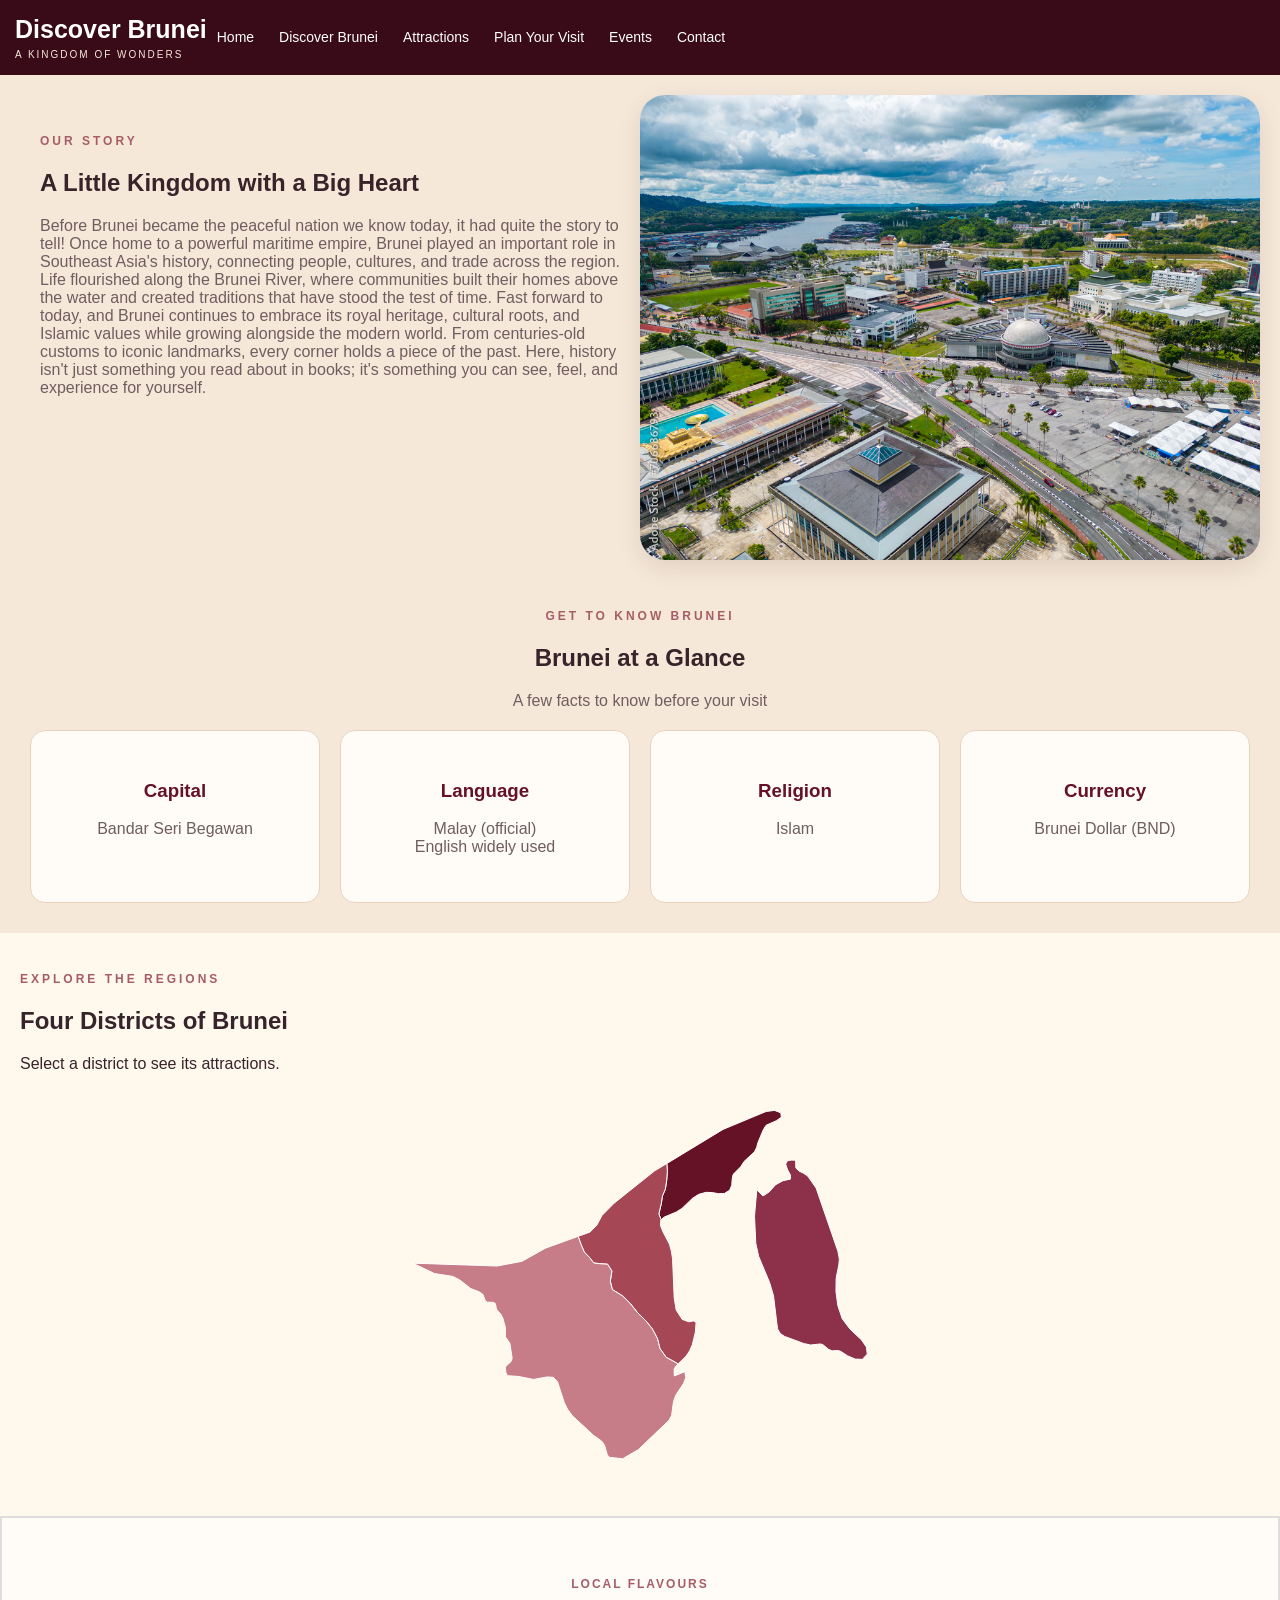
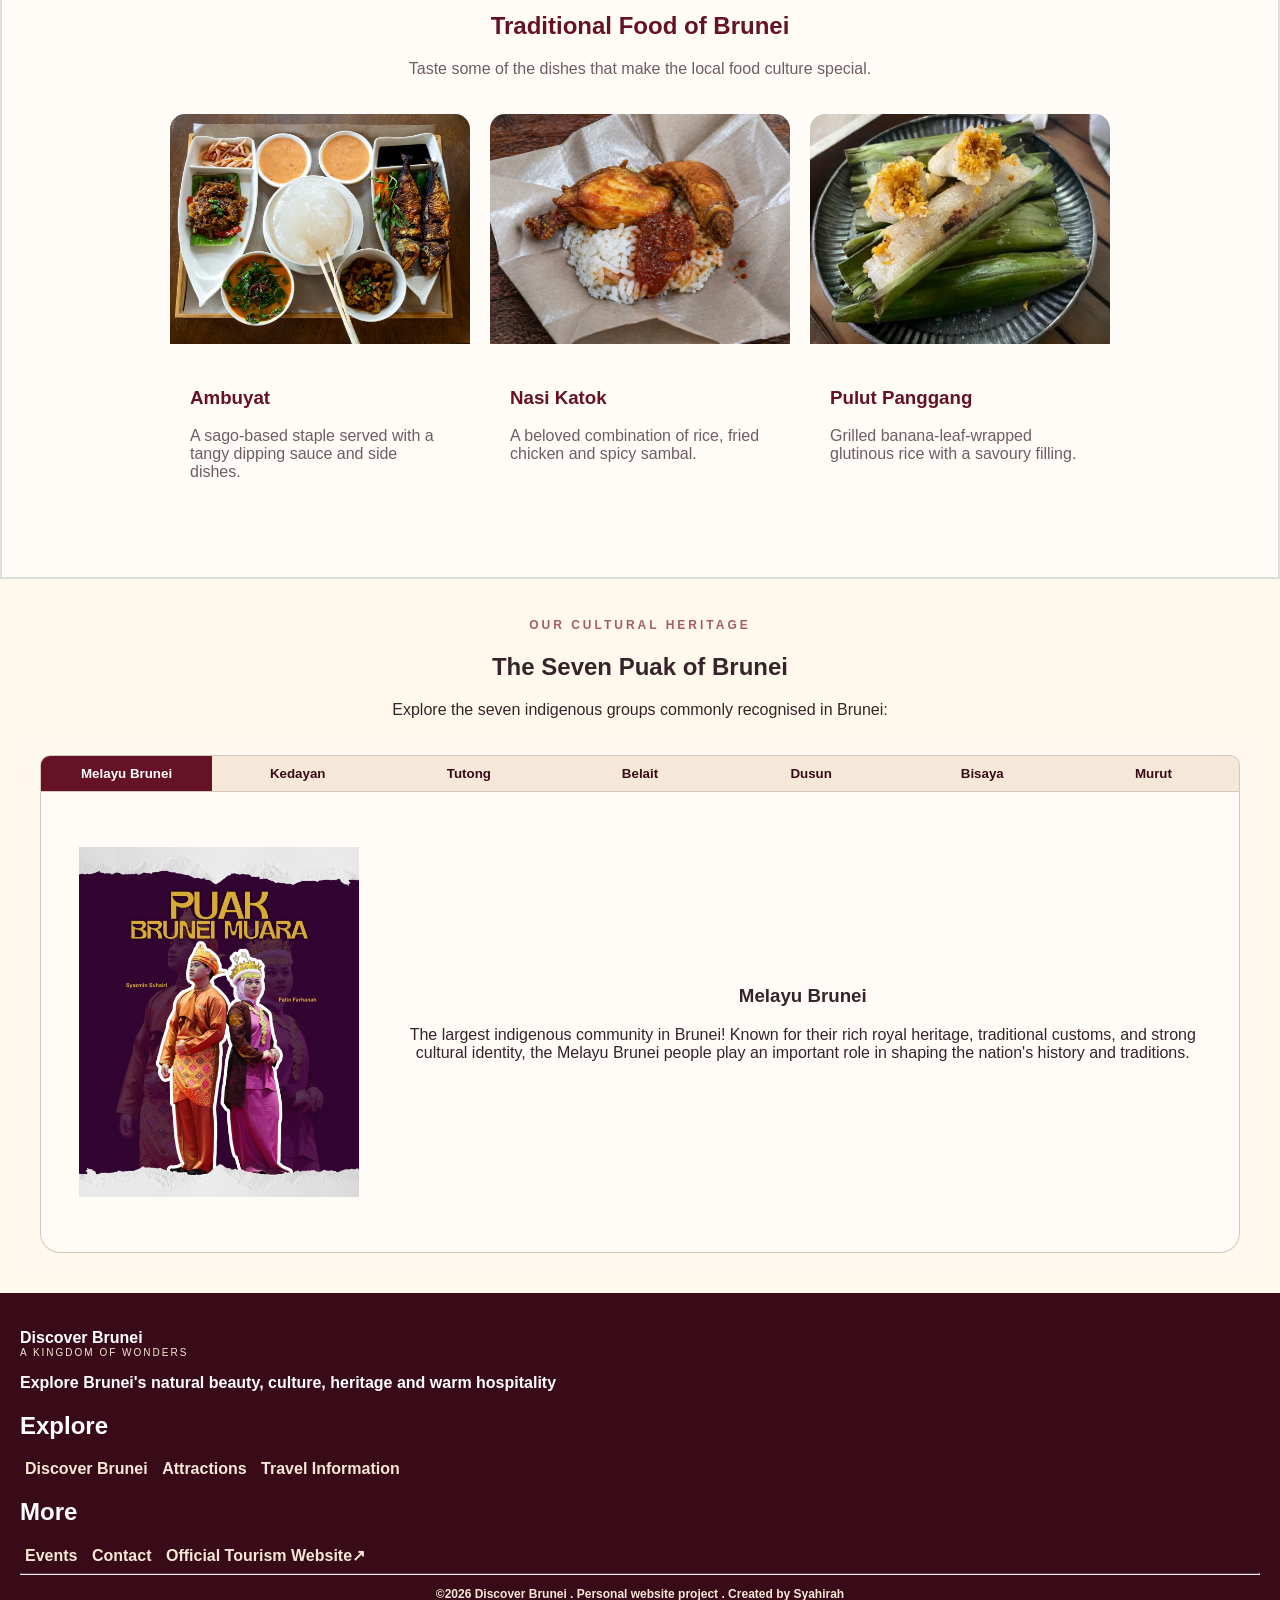
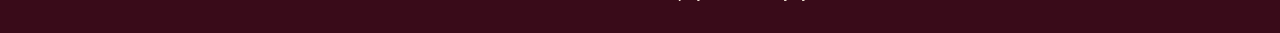
==== about.html @ 3c997d35 "Add files via upload" ====
<!DOCTYPE html>
<html lang="en">
<head>
    <meta charset="UTF-8">
    <meta name="viewport" content="width=device-width, initial-scale=1.0">
    <title>Discover Brunei</title>
    <link rel="stylesheet" href="style.css">
    <link rel='stylesheet' href='https://cdn-uicons.flaticon.com/4.0.0/uicons-duotone-straight/css/uicons-duotone-straight.css'>
    <link rel='stylesheet' href='https://cdn-uicons.flaticon.com/4.0.0/uicons-solid-rounded/css/uicons-solid-rounded.css'>
    <link rel='stylesheet' href='https://cdn-uicons.flaticon.com/4.0.0/uicons-bold-rounded/css/uicons-bold-rounded.css'>

    <script src="script.js" defer></script>
</head>
<body>
    <header>
        <p>Discover Brunei<small>A KINGDOM OF WONDERS</small></p>
        
        <input type="checkbox" id="menu-toggle">
        <label for="menu-toggle" class="hamburger">☰</label>
        
        <nav class="main-nav">
            <a href="index.html">Home</a>
            <a href="about.html">Discover Brunei</a>
            <a href="attraction.html">Attractions</a>
            <a href="plan.html">Plan Your Visit</a>
            <a href="event.html">Events</a>
            <a href="contact.html">Contact</a>
        </nav>
    </header>
    <main>

        <section class="about-brunei">
            <div class="caption">
                 <p><small>OUR STORY</small></p>
            <h1>A Little Kingdom with a Big Heart</h1>
            <p>Before Brunei became the peaceful nation we know today, it had quite the story to tell! Once home to a powerful maritime empire, Brunei played an important role in Southeast Asia's history, connecting people, cultures, and trade across the region. Life flourished along the Brunei River, where communities built their homes above the water and created traditions that have stood the test of time. Fast forward to today, and Brunei continues to embrace its royal heritage, cultural roots, and Islamic values while growing alongside the modern world. From centuries-old customs to iconic landmarks, every corner holds a piece of the past. Here, history isn't just something you read about in books; it's something you can see, feel, and experience for yourself.</p> 
            </div>
            
            <img src="images/bandar.jpg" alt="above view of bandar brunei">
        </section>

        <section class="gridbox facts">
            <p><small>GET TO KNOW BRUNEI</small></p>
            <h1>Brunei at a Glance</h1>
            <P>A few facts to know before your visit</P>
            <div class="gridbox-container">
                
                <article class="grid-box">
                    <div class="grid-card">
                        <i class="fi fi-ds-office"></i>
                        <h3>Capital</h3>
                        <p>Bandar Seri Begawan</p>
                    </div>
                </article>
                
                <article class="grid-box">
                    <div class="grid-card">
                        <i class="fi fi-sr-translation-app"></i>
                        <h3>Language</h3>
                        <p>Malay (official)<br>English widely used</p>
                    </div>
                </article>
                
                <article class="grid-box">
                    <div class="grid-card">
                        <i class="fi fi-sr-mosque-moon"></i>
                        <h3>Religion</h3>
                        <p>Islam</p>
                    </div>
                </article>
                
                <article class="grid-box">
                    <div class="grid-card">
                        <i class="fi fi-br-sack-dollar"></i>
                        <h3>Currency</h3>
                        <p>Brunei Dollar (BND)</p>
                    </div>
                </article>

            </div>
        
        </section>

        <section class="district-map">
            <p><small>EXPLORE THE REGIONS</small></p>
            <h1>Four Districts of Brunei</h1>
            <p>Select a district to see its attractions.</p>

            <svg xmlns="http://www.w3.org/2000/svg"
         viewBox="0 0 1000 766"
         role="img"
         aria-label="Interactive map of Brunei's four districts">

        <g id="features">

            <!-- Temburong -->
            <a href="attraction.html#Temburong" aria-label="Explore Temburong">
                <path id="BNTE" name="Temburong"
                      d="M811.3 134.5l0.4 15.3 6.2 6.2 8.9 4.3 8.6 5.8 16.8 23.9 43.6 126.5 2.9 15.9-1.1 11.6-5.3 26.4-0.4 26.4 3.7 28.2 8.8 26.3 15.4 20.6 23.4 22.1 9.7 14.3 1.6 13.9-9.6 10.5-14.6-0.5-15.5-6.8-12.1-8.1-5.8-2.1-12.9 0.5-6.9-3-10.4-8.7-5.6-2.1-20 2.1-13.9-3.1-38-14.1-8.8-5.9-5.4-9.5-8-66-7.8-26.4-21.8-52.1-5.8-26-2.6-54.5 4.6-53.1 12.3 12.6 12.2-7.8 13.2-14.8 14.9-8 14.5-3 0.4-7.8-5.7-10.5-3.9-11.2 1.5-5.2 4.3-2.6 6.3-0.8 7.5 0.3 0.2 0z"/>
            </a>

            <!-- Brunei-Muara -->
            <a href="attraction.html#BruneiMuara" aria-label="Explore Brunei-Muara">
                <path id="BNBM" name="Brunei and Muara"
                      d="M542.3 253.6l-0.1-0.2-4.5-11.3 5-21.6 2.2-14.7 5.8-13.5 2.6-17.1 1.4-18.4-1-15.8 112.3-68.2 86.3-35.9 16.8-2.1 12.6 4.9 0.9 8.8-9.7 6.8-20.8 9.4-5.6 9-11.1 26.7-1.9 8-4.5 9.2-20.8 19.2-6.7 10.7-15.2 15.2-2.1 10.3-0.6 11.2-4.3 10.3-10.6 6.5-11.8 0.3-12.2-2.1-12.3-0.6-14.9 4.1-12.1 7.6-21.5 20.6-11.3 7.1-24.5 10.3-5.8 5.3z"/>
            </a>

            <!-- Tutong -->
            <a href="attraction.html#Tutong" aria-label="Explore Tutong">
                <path id="BNTU" name="Tutong"
                      d="M542.3 253.6l-0.8 0.8-0.4 11.1 5 12.4 12.9 24.7 3.8 13.8 2.3 14.9 3.3 78.2 4 24.5 11.9 18.7 13.1 4.8 9.9-1.7 4.9 3.3-1.5 19.2-6.1 25.3-5 11.3-7.2 11.3-16 15.6-0.2-0.1-1.6-0.9-22.3-12.2-12.4-17.5-5.2-20.4-10.5-19.6-12.9-15.9-16.1-15.7-14.4-18.2-15.4-15.3-20.8-12.9-4-16.7 3.2-20.4-8.7-13.6-15.4-0.9-12.3-1.6-8.6-11.3-10.3-10.5-6.5-15.3-5.7-16.1 23.3-8.4 14-13.8 10.3-19.4 24.1-24.5 80.6-64.4 25.1-15.2 1 15.8-1.4 18.4-2.6 17.1-5.8 13.5-2.2 14.7-5 21.6 4.5 11.3 0.1 0.2z"/>
            </a>

            <!-- Belait -->
            <a href="attraction.html#Belait" aria-label="Explore Belait">
                <path id="BNBE" name="Belait"
                      d="M576.4 541.8l-4.3 4.1-3.9 6.1 0.4 13.8 20.9-8.5 2.2 11.7-4.8 12.2-15.2 22.9-4.7 13-3.7 27.6-5.2 9.8-61.4 58.7-31.4 18.4-27.5-3.2-3.3-5.3-4.9-16.6-3.3-6.9-5.3-5.1-14.1-9.9-42-38.9-9.5-12.8-6.6-13.1-13.8-42.3-8.4-8.9-12.4-0.7-27.3 4.9-29.2-5.8-22.8-1.6-3.1-6.1-1.1-10 2.1-3.9 9.3-8.2 2.2-6.4-4.5-29.9-9.1-13.7 0-18.7-5.2-18.8-3.9-7.3-7.1-7.8-2.2-4.4-0.6-5.2-1.5-4.5-4.9-1.9-10.2-0.3-4.2-2-5.1-13.7-7.8-5.1-16.5-6.3-21.8-17.1-14-7.3-36.6-5.6-43.6-20.9 168.8 5.7 50-9.5 46.1-26 65.9-23.8 5.7 16.1 6.5 15.3 10.3 10.5 8.6 11.3 12.3 1.6 15.4 0.9 8.7 13.6-3.2 20.4 4 16.7 20.8 12.9 15.4 15.3 14.4 18.2 16.1 15.7 12.9 15.9 10.5 19.6 5.2 20.4 12.4 17.5 22.3 12.2 1.6 0.9 0.2 0.1z"/>
            </a>

        </g>
    </svg>
        </section>

        <section class="flexbox food">
            <p><small>LOCAL FLAVOURS</small></p>
            <h1>Traditional Food of Brunei</h1>
            <p>Taste some of the dishes that make the local food culture special.</p>

            <div class="flexbox-container">

                <article class="flexbox-card">
                    <img src="images/ambuyat.jpeg" alt="ambuyat">
                    <div class="flexbox-caption">
                        <h3>Ambuyat</h3>
                        <p>A sago-based staple served with a tangy dipping sauce and side dishes.</p>
                    </div>
                </article>

                <article class="flexbox-card">
                    <img src="images/nasi-katok.jpg" alt="nasi katok">
                    <div class="flexbox-caption">
                         <h3>Nasi Katok</h3>
                    <p>A beloved combination of rice, fried chicken and spicy sambal.</p>
                    </div>
                </article>

                <article class="flexbox-card">
                    <img src="images/pulut-panggang.jpg" alt="pulut panggang">
                    <div class="flexbox-caption">
                        <h3>Pulut Panggang</h3>
                    <p>Grilled banana-leaf-wrapped glutinous rice with a savoury filling.</p>
                    </div>
                </article>

            </div>

        </section>
        
        <section class="puak">
            <p><small>OUR CULTURAL HERITAGE</small></p>
            <h1>The Seven Puak of Brunei</h1>
            <p>Explore the seven indigenous groups commonly recognised in Brunei:</p>

            <div class="seven-puak">
            <div class="tab">
                <button class="tablinks" onclick="openCity(event, 'MelayuBrunei')">Melayu Brunei</button>
                <button class="tablinks" onclick="openCity(event, 'Kedayan')">Kedayan</button>
                <button class="tablinks" onclick="openCity(event, 'Tutong')">Tutong</button>
                <button class="tablinks" onclick="openCity(event, 'Belait')">Belait</button>
                <button class="tablinks" onclick="openCity(event, 'Dusun')">Dusun</button>
                <button class="tablinks" onclick="openCity(event, 'Bisaya')">Bisaya</button>
                <button class="tablinks" onclick="openCity(event, 'Murut')">Murut</button>
            </div>
            
            <div id="MelayuBrunei" class="tabcontent">
                <img src="images/melayu brunie.jpg" alt="">
                <div class="ethnic">
                    <h3>Melayu Brunei</h3>
                    <p>The largest indigenous community in Brunei! Known for their rich royal heritage, traditional customs, and strong cultural identity, the Melayu Brunei people play an important role in shaping the nation's history and traditions.</p>
                </div>
            </div>
            
            <div id="Kedayan" class="tabcontent">
                <img src="images/kedayan.jpg" alt="">
                <div class="ethnic">
                    <h3>Kedayan</h3>
                    <p>With a strong connection to farming and village life, the Kedayan community is known for its agricultural heritage, distinctive language, and traditions passed down through generations.</p>
                </div>
            </div>
            
            <div id="Tutong" class="tabcontent">
                <img src="images/p.tutong.jpg" alt="">
                <div class="ethnic">
                    <h3>Tutong</h3>
                    <p>The Tutong community brings its own unique language, customs, and cultural identity to Brunei. Their traditions reflect generations of history and a strong connection to their roots.</p>
                </div>
            </div>

            <div id="Belait" class="tabcontent">
                <img src="images/p.belait.jpg" alt="">
                <div class="ethnic">
                    <h3>Belait</h3>
                    <p>Beyond Belait's modern developments lies a rich cultural history. The Belait community preserves its distinctive language, traditions, and identity, adding to Brunei's cultural diversity.</p>
                </div>
            </div>

            <div id="Dusun" class="tabcontent">
                <img src="images/dusun.jpg" alt="">
                <div class="ethnic">
                    <h3>Dusun</h3>
                    <p>Deeply connected to nature and traditional farming, the Dusun community has a rich heritage shaped by its surroundings, unique customs, and cultural celebrations.</p>
                </div>
            </div>

            <div id="Bisaya" class="tabcontent">
                <img src="images/bisaya.jpg" alt="">
                <div class="ethnic">
                    <h3>Bisaya</h3>
                    <p>Rich in culture and traditions, the Bisaya community is known for its agricultural roots, distinctive customs, and strong sense of community that continues through generations.</p>
                </div>
            </div>

            <div id="Murut" class="tabcontent">
                <img src="images/murut.jpg" alt="">
                <div class="ethnic">
                    <h3>Murut</h3>
                    <p>Known for their vibrant cultural heritage, the Murut community has unique customs, traditional crafts, and a strong connection to the forests and highlands of Borneo.</p>
                </div>
            </div>
        </section>

        </section>   
    </main>
    <footer>
        <p>Discover Brunei<small>A KINGDOM OF WONDERS</small></p>
        <p>Explore Brunei's natural beauty, culture, heritage and warm hospitality</p>
        <h2>Explore</h2>
        <a href="about.html">Discover Brunei</a>
        <a href="attraction.html">Attractions</a>
        <a href="plan.html">Travel Information</a>
        <br>
        <h2>More</h2>
        <a href="event.html">Events</a>
        <a href="contact.html">Contact</a>
        <a href="https://www.bruneitourism.com/">Official Tourism Website↗</a>

        <hr>

        <p class="copyright">&copy;2026 Discover Brunei . Personal website project . Created by Syahirah</p>
    </footer>
</body>
</html>
---- style.css ----
body {
    margin: 0;
    background-color: #FFF8ED;;
    color: #37232A;
    font-family: Arial, sans-serif;
}

section {
    padding: 20px;
}

/* Small section labels */

section p small {
    color: #A65D67;
    font-size: 12px;
    letter-spacing: 3px;
    font-weight: bold;
}

/*header and nav*/

header {
    background-color:  #390B19;
    color: #FFFFFF;
    display: flex;
    align-items: center;
    gap: 10px;
    padding: 15px;
}

header p {
    font-size: 25px;
    font-weight: bold;
    margin: 0;
}

header small {
    display: block;
    font-size: 10px;
    font-weight: normal; /*because the rest of the small is bold*/
    letter-spacing: 2px;
    margin-top: 5px;
    color: #F5E8D8;
}

nav {
    display: flex;
    align-items: center;
    flex-wrap: wrap;
    gap: 25px;
}

nav a {
    color: #FFFFFF;
    font-size: 14px;
    padding: 10px 0;
    text-decoration: none;
    border-bottom: 2px solid transparent;
}

nav a:hover {
    color: #F5E8D8;
    border-bottom-color: #F5E8D8;
}

/*button*/

.btn {
    background-color: #800020;
    color: #ffffff;
    padding: 10px;
    border-radius: 50px;
    font-size: 14px;
    font-weight: bold;
    text-decoration: none;
}

.btn:hover {
    background-color: #390B19;
}

.plan-btn {
  border-radius: 50px;
  padding: 8px;
  border: 2px solid #FFFFFF;
  color: #FFFFFF;
  font-size: 14px;
    font-weight: bold;
    text-decoration: none;
}

.plan-btn:hover {
    background-color: #FFFFFF;
    color: #651126;
}

.Explorebtn {
  border-radius: 50px;
  padding: 8px;
  border: 2px solid #800020;
  color: #800020;
  font-size: 14px;
    font-weight: bold;
    text-decoration: none;
}

.Explorebtn:hover {
    border: 2px solid #390B19;
    color: #390B19;
}

/*banner*/
.DiscoverBrunei {
    padding: 100px;

    background:
        linear-gradient(
            90deg,
            rgba(45, 7, 20, 0.90) 0%,
            rgba(65, 12, 29, 0.65) 45%,
            rgba(65, 12, 29, 0.10) 100%
        ),
        url("images/soas\ banner.jpg");
    background-size: cover;
    background-position: center;
    color: #FFFFFF;
}

.DiscoverBrunei p small, .flexbox p small {
    color: #F5E8D8;
}

/*grid box*/

.gridbox {
    background-color: #FFF8ED;
    justify-content: center;
    align-items: center;
    text-align: center;
}

.gridbox p {
    color: #705D61;
}

.gridbox-container {
    margin: 20px;
    display: grid;
    grid-template-columns: repeat(4, minmax(0, 1fr));
    gap: 20px;
}

.grid-box {
    background-color: #FFFCF7;
    border: 1px solid #E8D3BF;
    border-radius: 15px;
    padding: 20px;
}

.grid-box:hover {
    transform: scale(1.025);
}

.grid-card h3 {
    color: #651126;
}

.grid-card p {
    color: #705D61;
}

/*flexbox (featured attraction)*/

.flexbox {
    /*background-image: linear-gradient(rgba(0,0,0,0.5), rgba(0,0,0,0.5)), url('images/tenunan_sukmaindera.jpg');*/
    background-color: #651126;
    padding: 40px 50px;
    color: #FFFFFF;
    text-align: center;
}

.flexbox a {
    display: block;
    width: fit-content;
    margin: 15px 0 0 auto;
    color: #F5E8D8;
    text-decoration: none;
    font-weight: bold;

}

.flexbox a:hover {
    color: #FFFFFF;
    text-decoration: underline;
}

.flexbox-container {
    display: flex;
    justify-content: center;
    gap: 20px;
    flex-wrap: wrap;
    padding: 20px;
}

.flexbox-card {
    background-color: #FFFCF7;
    width: 300px;
    border-radius: 15px;
    overflow: hidden;
    text-align: left;
}

.flexbox-card:hover {
    transform: scale(1.025);
}

.flexbox-card img {
    width: 100%;
    height: 230px;
    object-fit: cover;
}

.flexbox-caption {
    padding: 20px;
}

.flexbox-caption h3 {
    color: #651126;
}

.flexbox-caption p {
    color: #705D61;
}

/*intro about brunei*/

.about-brunei {
    background-color: #F5E8D8;
    align-content: center;
    padding: 20px;
    display: grid;
    grid-template-columns: 1fr 1fr;
}

.about-brunei p {
    color: #705D61;
}

.about-brunei .btn {
    width: fit-content;
}

.caption {
    padding: 20px;
}

.about-brunei img {
    grid-column: 2;
    width: 100%;
    height: auto;
    object-fit: cover;
    border-radius: 25px;
    box-shadow: 0 8px 25px rgba(57, 11, 25, 0.10);;
}

/*footer*/

footer {
    background-color: #390B19;
    padding: 20px;
    font-weight: bold;
    gap: 1px;
    color: white;
}

footer small {
    display: block;
    color: #F5E8D8;
    font-size: 10px;
    font-weight: normal;
    letter-spacing: 2px;
}

footer h2 {
    color: #FFFFFF;
}

footer a {
    color: #F5E8D8;
    text-decoration: none;
    padding: 5px;
}

footer a:hover {
    color: #FFFFFF;
    text-decoration: underline;
}

footer hr {
    border-top: 1px solid rgba(255, 255, 255, 0.2);
}

.copyright {
    color: #F5E8D8;
    font-size: 12px;
    text-align: center;
}
 
/*quick facts*/

.gridbox.facts {
    background-color: #F5E8D8;
    margin: 0;
    padding: 10px;
}

.gridbox.facts .gridbox-container {
    display: flex;
    flex-wrap: wrap;
    justify-content: center;
    gap: 20px;
}

.gridbox.facts .grid-box {
    flex: 1 1 200px;
    background-color: #FFFCF7;
    border: 1px solid #E8D3BF;
    border-radius: 15px;
    padding: 30px 20px;
}

.gridbox.facts h3 {
    color: #651126;
}

.gridbox.facts p {
    color: #705D61;
}

/map*/

section.district-map {
    text-align: center;
}

/*traditional food*/

.flexbox.food{
    background-color: #FFFCF7;
    border: 2px solid #ddd;
    text-align: center;
}

.flexbox.food small {
    color: #A65D67;
    letter-spacing: 2px;
}

.flexbox.food h1 {
    color: #651126;
}

.flexbox.food p {
    color: #705D61;
}

/*the seven puak*/

.puak {
    text-align: center;
}

.seven-puak {
    background-color: #FFF8EE;
    padding: 20px;
}

.tab {
    display: flex;
    background-color: #F5E8D8;
    border: 1px solid #D8C7BB;
    border-radius: 10px 10px 0 0;
    overflow-x: auto;
    scrollbar-width: none;
}

.tab button {
    flex: 1;
    min-width: 110px;
    padding: 10px;
    background-color: transparent;
    color: #390B19;
    border: none;
    cursor: pointer;
    font-weight: bold;
    text-align: center;
}

.tab button:hover {
    background-color: #E8C6C9;
}

.tab button.active {
    background-color: #651126;
    color: white;
}

.tabcontent {
    display: none;
    align-items: center;
    gap: 30px;
    padding: 30px;
    background-color: #FFFCF7;
    border: 1px solid #D8C7BB;
    border-top: none;
    border-radius: 0 0 20px 20px;
    min-height: 400px;
}

.tabcontent img {
    width: 50%;
    height: 350px;
    object-fit: contain;
}


/*attraction page banner*/
.Attractions {
    padding: 100px;

    background:
        linear-gradient(
            90deg,
            rgba(45, 7, 20, 0.90) 0%,
            rgba(65, 12, 29, 0.65) 45%,
            rgba(65, 12, 29, 0.10) 100%
        ),
        url("images/kampong\ ayer.jpg");
    background-size: cover;
    background-position: center;
    color: #FFFFFF;
}

/*attraction page gallery*/

.grid-gallery {
    text-align: center;
}

/*filter button - attraction page*/

#myBtnContainer {
    display: flex;
    flex-wrap: wrap;
    justify-content: center;
    gap: 12px;
    margin-bottom: 35px;
}

.filterBtn {
    background-color: #FFF8ED;
    color: #651126;
    border: 1px solid #E8D3BF;
    padding: 15px;
    border-radius: 50px;
    font-weight: bold;
    cursor: pointer;
}

.filterBtn:hover {
    border-color: #651126;
}

.filterBtn.active {
    background-color:#651126;
    color: white;
    border-color: #651126;
}

/*plan page*/
.Plan-Your-Visit {
    padding: 100px;
    background:
        linear-gradient(
            90deg,
            rgba(45, 7, 20, 0.90) 0%,
            rgba(65, 12, 29, 0.65) 45%,
            rgba(65, 12, 29, 0.10) 100%
        ),
        url("images/empire\ landscape.jpeg");
    background-size: cover;
    background-position: center;
    color: #FFFFFF;
}

.before-arrive {
    background-color: #F5E8D8;
    text-align: center;
}

.before-container {
    display: flex;
    gap: 20px;
    max-width: 1000px;
    margin: 40px auto 20px;
}

.before-card {
    flex: 1;
    min-width: 0;
    border: 1px solid #ddd;
    border-radius: 15px;
    overflow: hidden;
    background-color: #fff;
}

.before-card img {
    width: 100%;
    height: 300px;
    object-fit: cover;
    display: block;
}

.before-caption {
    padding: 30px;
    text-align: left;
}

.accommodation {
    display: flex;
    align-items: center;
    max-width: 1000px;
    margin: 20px auto;
    border: 1px solid #ddd;
    border-radius: 15px;
    overflow: hidden;
    background-color: #fff;
}

.accommodation img {
    width: 50%;
    object-fit: cover;
}

.accommodation .before-caption {
    flex: 1;
    text-align: left;
}

.before-card a, .accommodation a {
    text-decoration: none;
    font-weight: bold;
    color: #390B19;
}

.before-card a:hover, .accommodation a:hover {
    color: #A65D67;
}


/*flex - best time to visit*/

.best-time {
    display: flex;
    align-items: center;
    gap: 40px;
    padding: 60px 8%;
    background-color: #FFF8EE;
}

.best-text {
    flex: 1;
    min-width: 0;
    text-align: left;
}

.best-img {
    flex: 1;
    min-width: 0;
}

.best-img img {
    width: 100%;
    height: 300px;
    object-fit: cover;
    object-position: center;
    border-radius: 10px;
    display: block;
}

.practical-tips {
    background-color: #FFFCF7;
    padding: 40px;
}

/*Events & Celebrations*/
.Events-Celebrations {
    padding: 100px;
    background:
        linear-gradient(
            90deg,
            rgba(45, 7, 20, 0.90) 0%,
            rgba(65, 12, 29, 0.65) 45%,
            rgba(65, 12, 29, 0.10) 100%
        ),
        url("images/istana.jpg");
    background-size: cover;
    background-position: center;
    color: #FFFFFF;
}

.festivals-gallery {
    text-align: center;
}

/*events gallery*/

.festivals-gallery small {
    color: #A65D67;
    letter-spacing: 2px;;
}

.festivals-gallery h1 {
    color: #651126;
}

.festivals-gallery .flexbox-card {
    text-align: left;
}

/*date tagging - event page*/

.festivals-gallery .tags {
    background-color:#65112680;
    color: #37232A;
    padding: 5px;
    border-radius: 50px;
    font-weight: bold;
    text-decoration: none;
}


/*section - link to brunei tourism*/

.confirmed-event {
    background-color: #FFFCF7;
    text-align: center;
    padding: 50px;
}

/*contact page*/
.ContactUs {
       padding: 50px;
    background:
        linear-gradient(
            90deg,
            rgba(45, 7, 20, 0.90) 0%,
            rgba(65, 12, 29, 0.65) 45%,
            rgba(65, 12, 29, 0.10) 100%
        ),
        url("images/soas\ banner.jpg");
    background-size: cover;
    background-position: center;
    color: #FFFFFF;
}
/*enquiry section*/

.enquiry h1 {
    color: #651126;
}

.enquiry {
    display: flex;
    flex-direction: row;
    padding: 20px;
}

.contact-form {
    flex: 1;
}

.location {
    flex: 1;
}

/*form*/
.contact-form {
    padding: 50px;
}

.enquiry label {
    color: #37232A;
    font-weight: bold;
}

.enquiry input,
.enquiry select,
.enquiry textarea {
    width: 100%;
    box-sizing: border-box;
    margin: 15px 0;
    padding: 10px;
    background-color: #FFFCF7;
    color: #37232A;
    border: 1px solid #E8D3BF;
    border-radius: 15px;
}

.enquiry textarea {
    height: 150px;
}

.enquiry input::placeholder,
.enquiry textarea::placeholder {
    color: #705D61;
}

.enquiry input:focus,
.enquiry select:focus,
.enquiry textarea:focus {
    outline: none;
    border-color: #A65D67;
    box-shadow: 0 0 0 3px #a5475525;
}

.location {
    padding: 50px;
}

.location iframe {
    width: 100%;
    height: 350px;
}


/* Brunei SVG Map */
.district-map svg {
    display: block;
    width: 500px;
    max-width: 100%;
    height: auto;
    margin: 20px auto;
}

#features path {
    stroke: white;
    stroke-width: 2;
    cursor: pointer;

}

#BNBM {
    fill: #651126;
}

#BNTU {
    fill: #A54755;
}

#BNBE {
    fill: #C77D87;
}

#BNTE {
    fill: #8D3049;
}

#features a:hover path {
    fill: #E8B6BE;
}

.grid-card i {
    font-size: 30px;
    color: #651126;
}

/*hidden nav hbgr button*/

#menu-toggle {
    position: absolute;
    opacity: 0;
    width: 1px;
    height: 1px;
}

.hamburger {
    display: none;
    font-size: 28px;
    color: white;
    cursor: pointer;
    margin-left: auto;
}

#menu-toggle:focus-visible + .hamburger {
    outline: 2px solid white;
    outline-offset: 5px;
}

/*responsiveness*/

@media screen and (max-width: 768px) {

    body {
        overflow-x: hidden;
    }

header {
    display: flex;
    align-items: center;
    justify-content: space-between;
    padding: 15px 20px;
    position: relative;
    z-index: 1000;
}

.hamburger {
    display: block;
    font-size: 28px;
    color: white;
    cursor: pointer;
    margin-left: auto;
}

.main-nav {
    display: none;
    position: absolute;
    top: 100%;
    left: 0;
    width: 100%;
    box-sizing: border-box;
    background-color: #390B19;
    flex-direction: column;
    align-items: stretch;
    gap: 0;
    z-index: 1001;
}

#menu-toggle:checked ~ .main-nav {
    display: flex;
}

.main-nav a {
    display: block;
    padding: 15px 20px;
    color: white;
    border-bottom: 1px solid #ffffff30;
    text-decoration: none;
}

.main-nav a:hover {
    background-color: #651126;
}

  .DiscoverBrunei, .Attractions, .Plan-Your-Visit,
    .Events-Celebrations, .ContactUs {
        padding: 55px 20px;
    }

    .gridbox-container {
        display: grid;
        grid-template-columns: repeat(2, minmax(0, 1fr));
        gap: 15px;
        margin: 15px 0;
    }

    .grid-box {
        padding: 20px;
    }

    .about-brunei {
        grid-template-columns: 1fr;
        gap: 20px;
        padding: 20px;
    }

    .about-brunei img {
        grid-column: 1;
        width: 100%;
        height: auto;
    }

    .caption {
        padding: 10px;
    }

    .district-map svg {
        width: 100%;
        max-width: 500px;
        height: auto;
    }

    /*seven puak*/
    .seven-puak {
        padding: 20px 10px;
    }

    .tab button {
        flex: 0 0 auto;
    }

    .tabcontent {
        flex-direction: column;
        gap: 15px;
        padding: 20px;
        min-height: 0;
    }

    .tabcontent img {
        flex: none;
        width: 100%;
        height: 250px;
    }

        /*attractions filters*/
    #myBtnContainer {
        gap: 5px;
    }

    .filterBtn {
        padding: 10px 10px;
    }

    .before-container {
        flex-direction: column;
        max-width: 500px;
        margin: 20px auto;
    }

    .before-card {
        width: 100%;
        box-sizing: border-box;
    }

    .before-card img {
        height: 230px;
    }

    .before-caption {
        padding: 20px;
    }

    .accommodation {
        flex-direction: column;
        max-width: 500px;
    }

    .accommodation img {
        width: 100%;
        height: 230px;
        object-fit: cover;
    }

    .accommodation .before-caption {
        width: 100%;
        box-sizing: border-box;
    }

    .best-time {
        flex-direction: column;
        padding: 40px 20px;
        gap: 20px;
    }

    .best-text,
    .best-img {
        width: 100%;
    }

    .best-img img {
        width: 100%;
        height: 250px;
    }

    .enquiry {
        flex-direction: column;
        padding: 20px;
    }

    .contact-form,
    .location {
        width: 100%;
        padding: 20px 0;
        box-sizing: border-box;
    }

    .enquiry input,
    .enquiry select,
    .enquiry textarea {
        width: 100%;
        box-sizing: border-box;
    }

    .location iframe {
        width: 100%;
        height: 300px;
    }
}
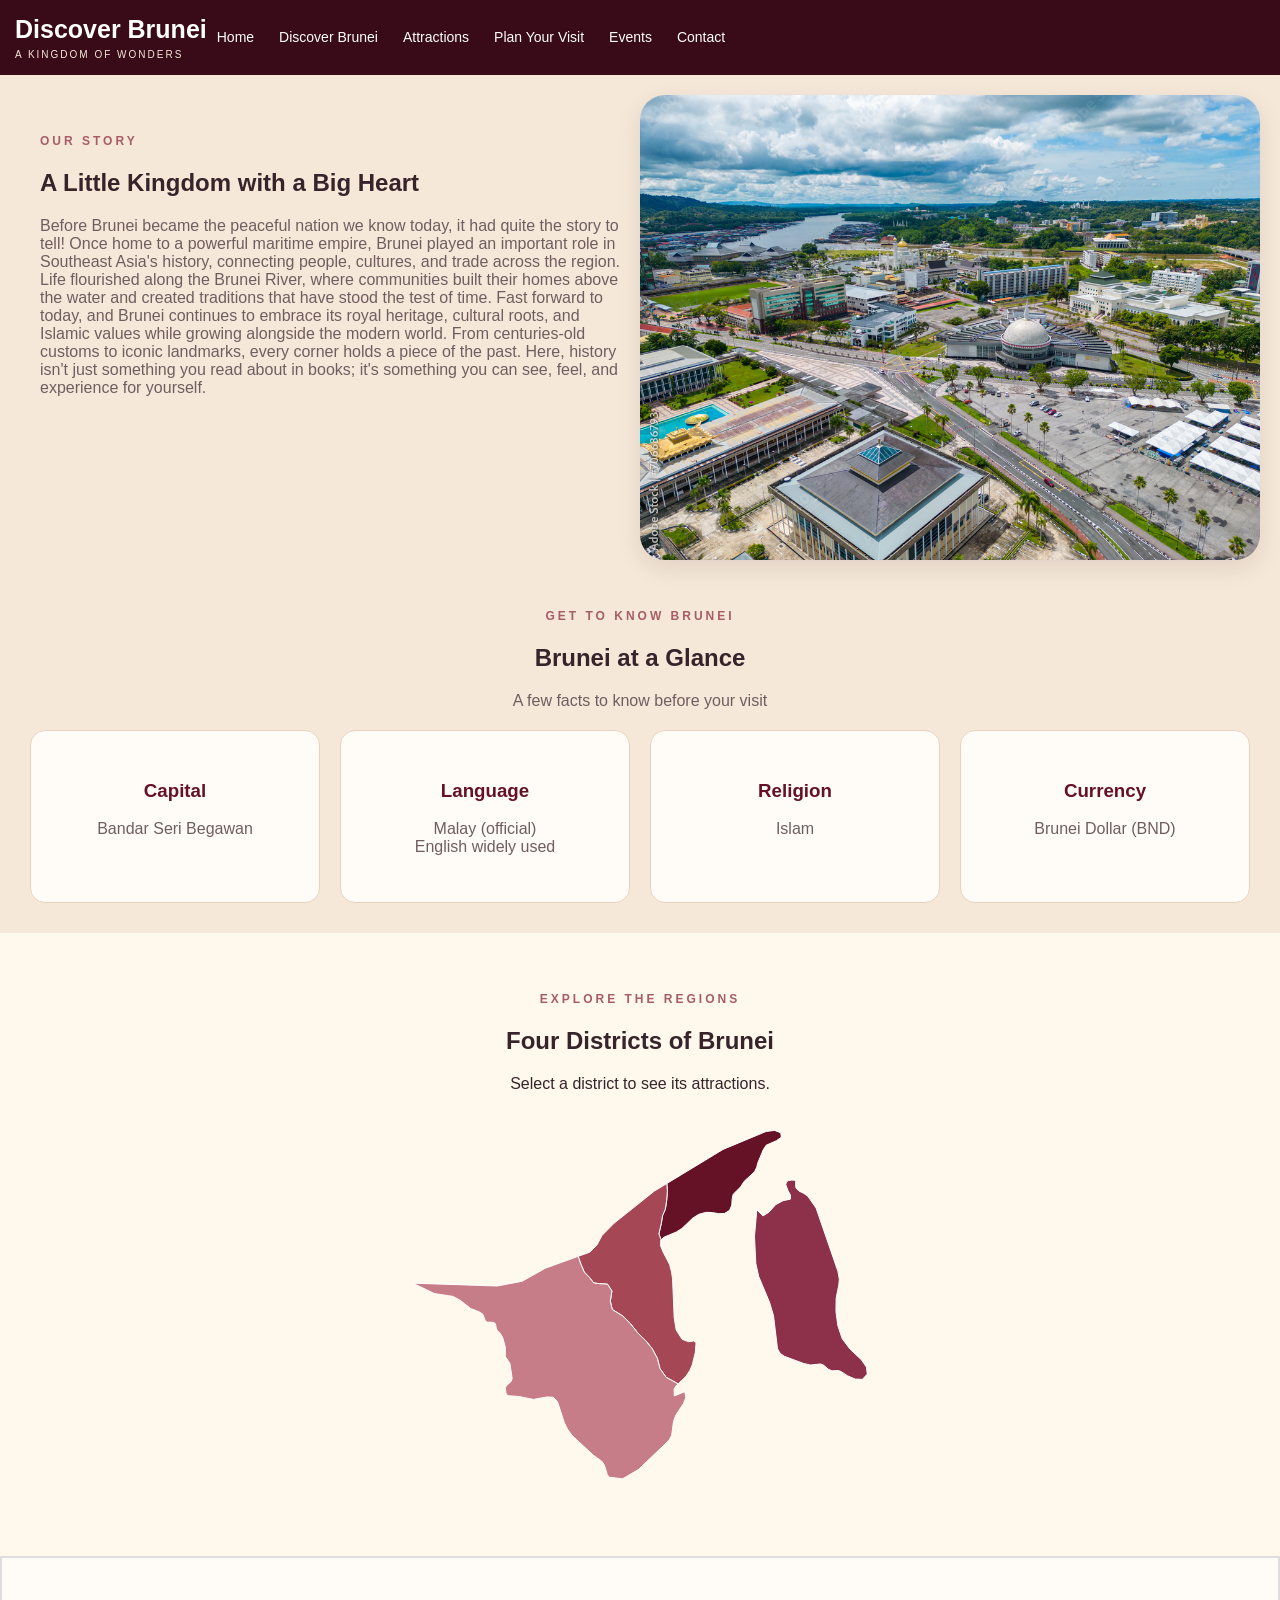
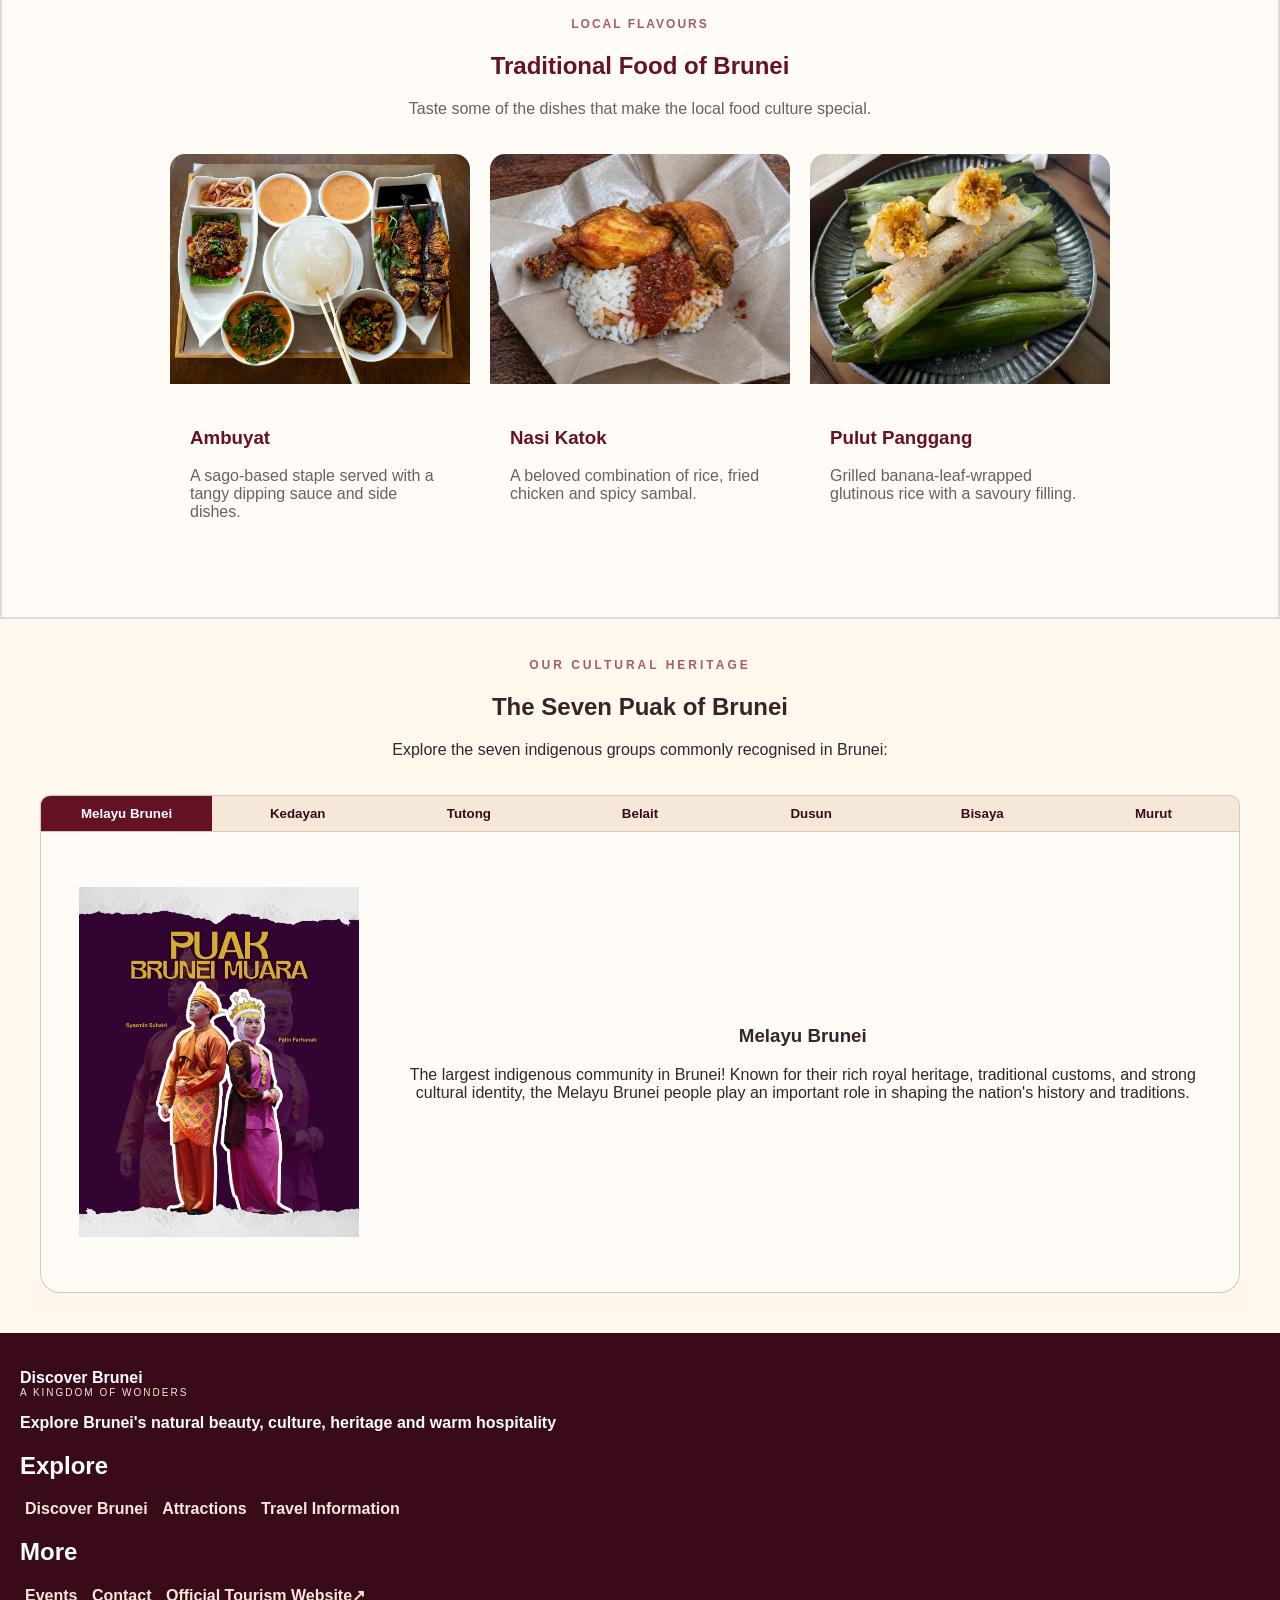
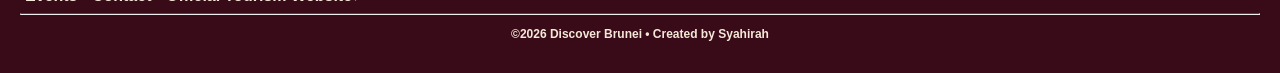
==== commit 19b3512c: "Update about.html" ====
--- a/about.html
+++ b/about.html
@@ -246,7 +246,7 @@
 
         <hr>
 
-        <p class="copyright">&copy;2026 Discover Brunei . Personal website project . Created by Syahirah</p>
+        <p class="copyright">&copy;2026 Discover Brunei • Created by Syahirah</p>
     </footer>
 </body>
-</html>+</html>
--- a/style.css
+++ b/style.css
@@ -338,10 +338,28 @@
     color: #705D61;
 }
 
-/map*/
-
-section.district-map {
-    text-align: center;
+/*map*/
+
+/* District Map */
+.district-map {
+    text-align: center;
+    padding: 40px 20px;
+}
+
+.district-map h1,
+.district-map h2,
+.district-map p {
+    text-align: center;
+    margin-left: auto;
+    margin-right: auto;
+}
+
+.district-map svg {
+    display: block;
+    width: 500px;
+    max-width: 100%;
+    height: auto;
+    margin: 20px auto;
 }
 
 /*traditional food*/
@@ -995,4 +1013,4 @@
         width: 100%;
         height: 300px;
     }
-}+}
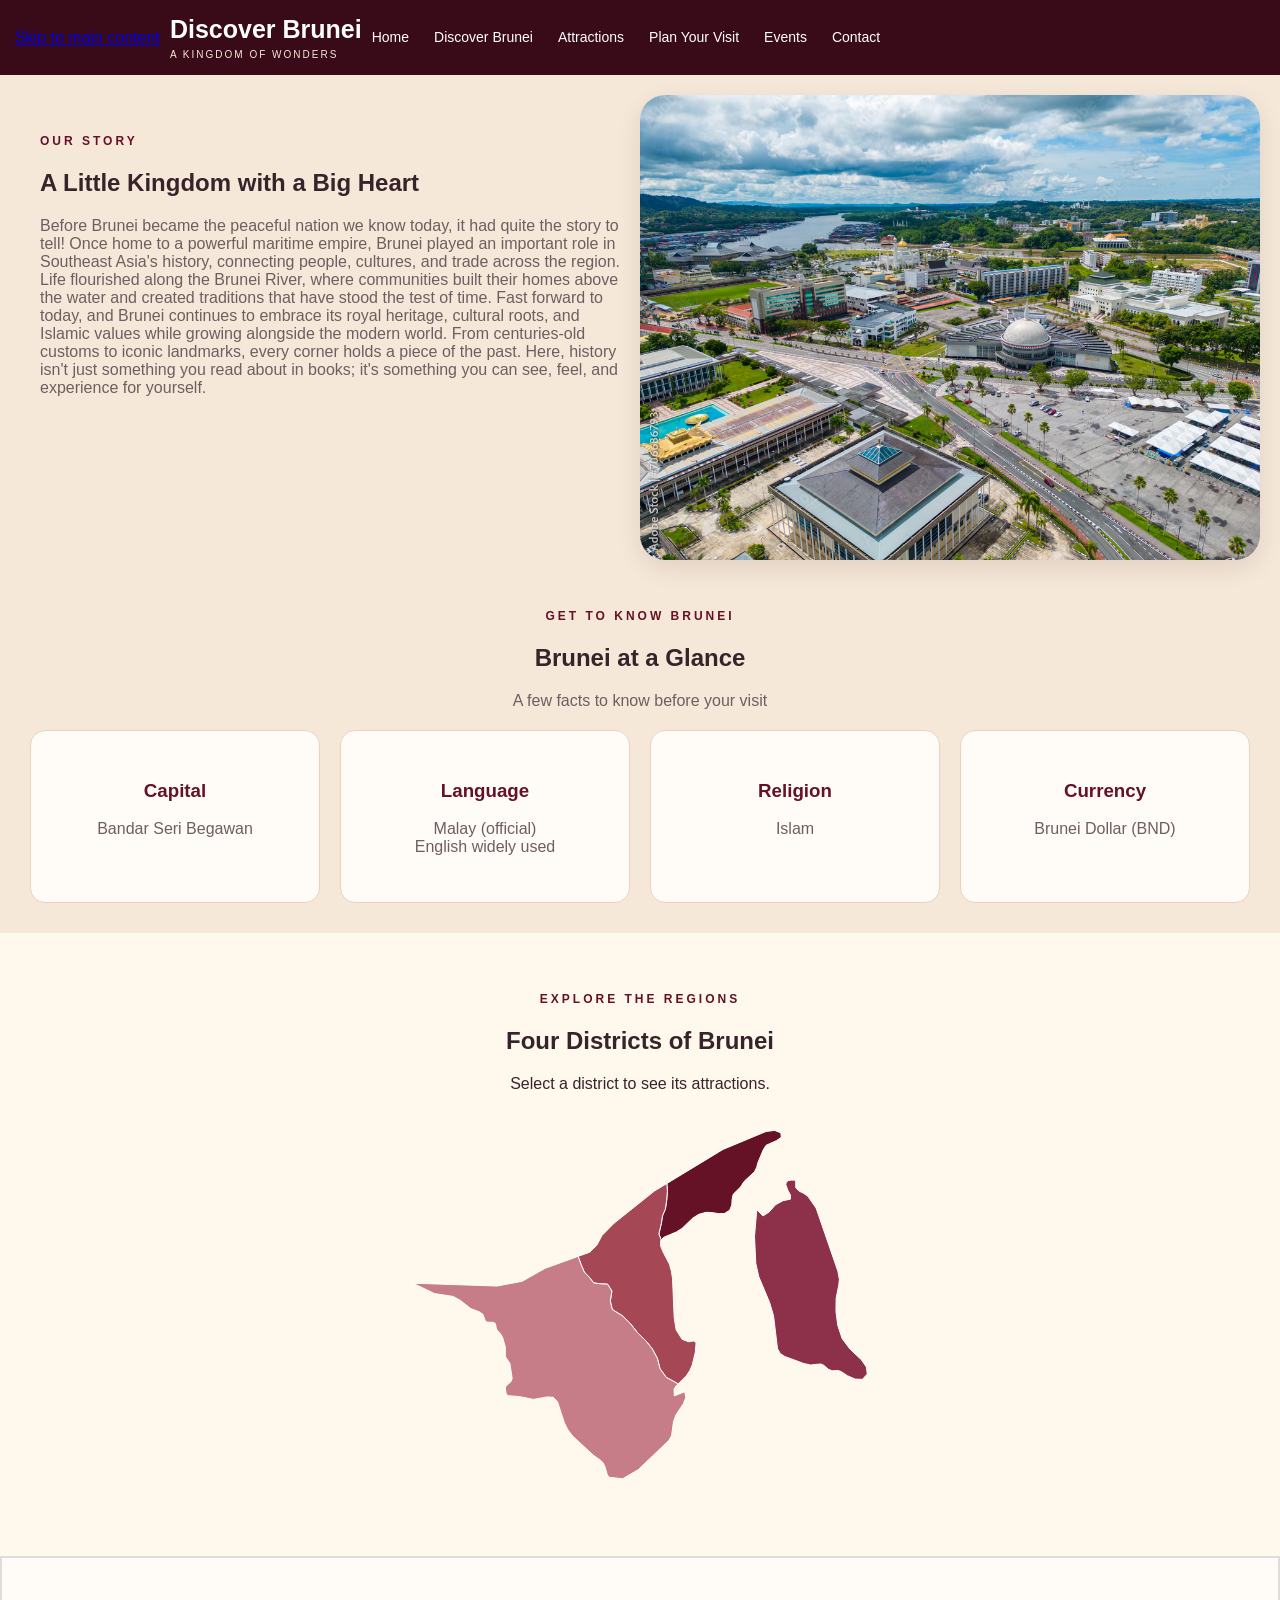
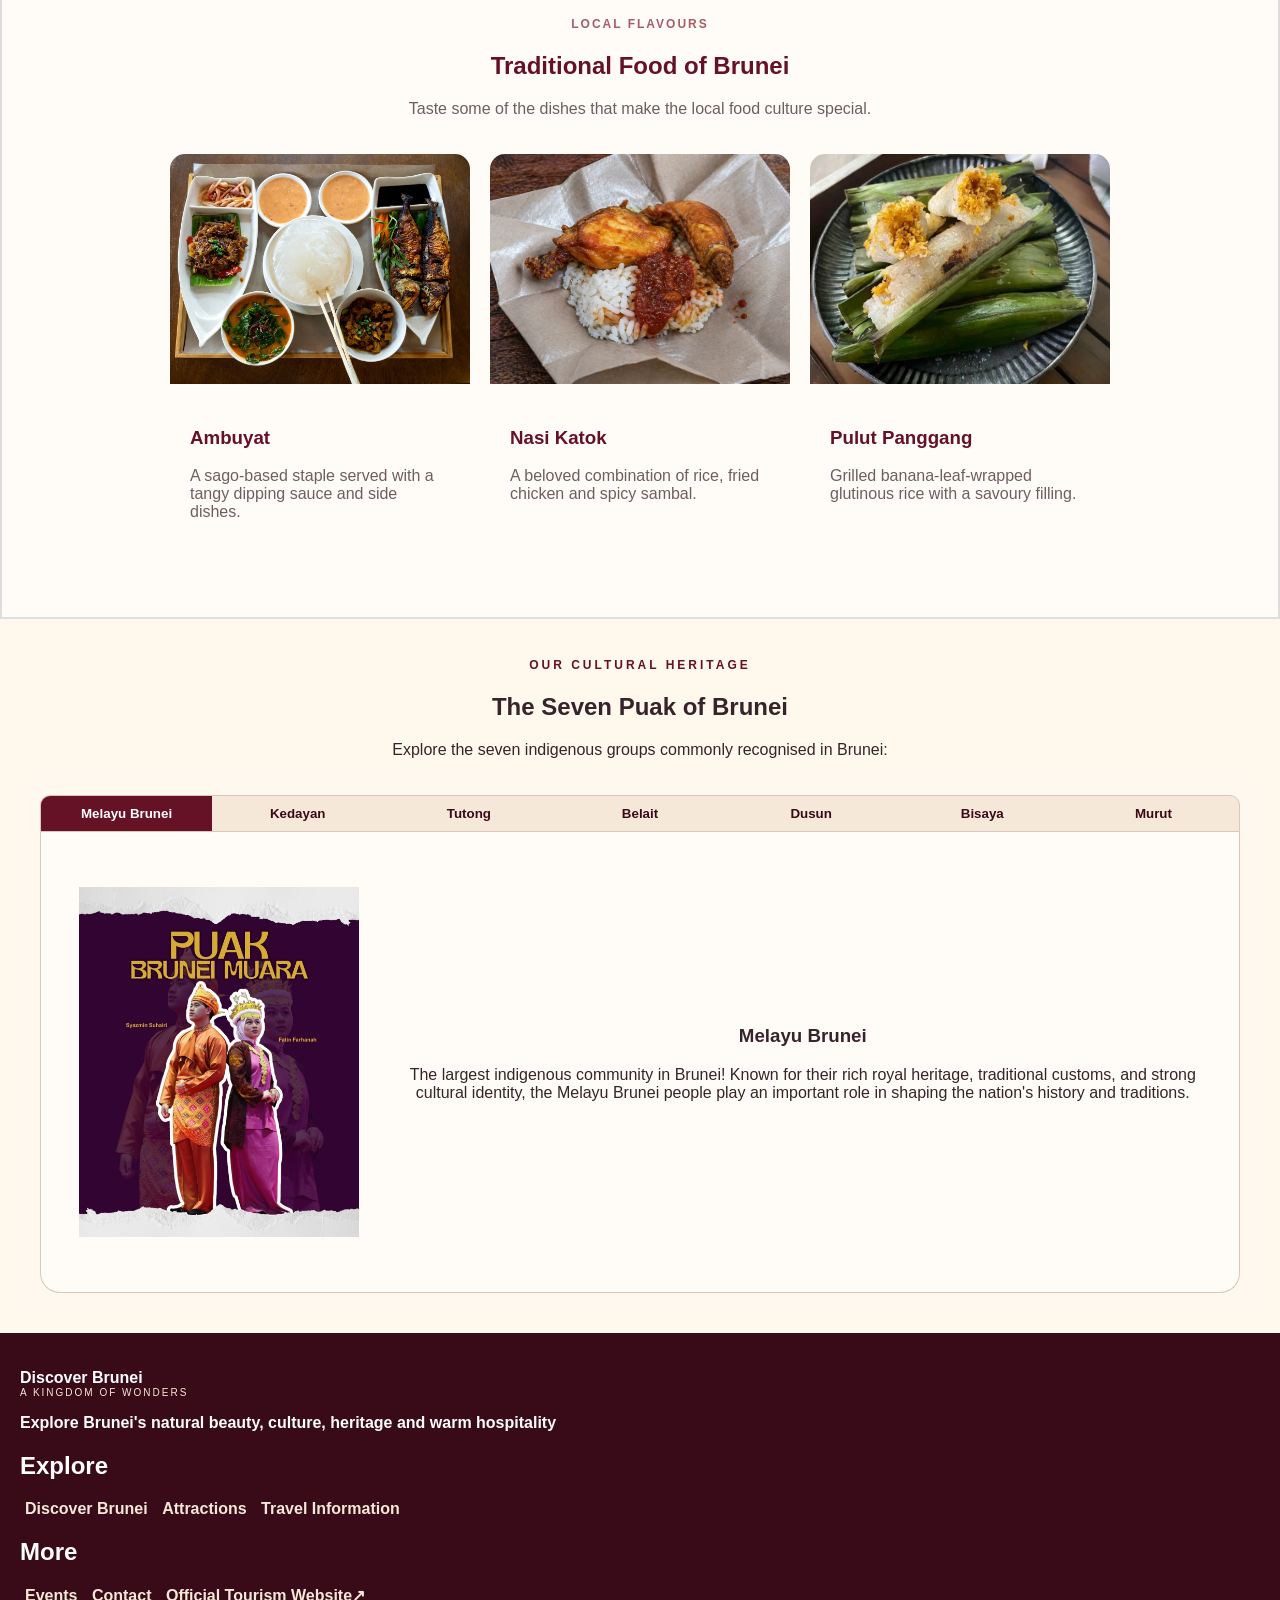
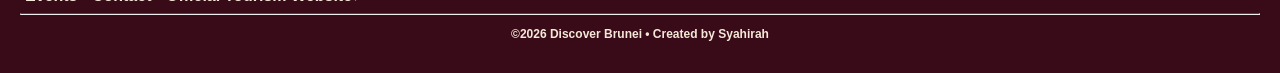
==== commit 25c54803: "Update about.html" ====
--- a/about.html
+++ b/about.html
@@ -13,6 +13,8 @@
 </head>
 <body>
     <header>
+        <!—https://www.w3schools.com/accessibility/accessibility_skip_links.php—>
+        <a href="#main" class="skip">Skip to main content</a>
         <p>Discover Brunei<small>A KINGDOM OF WONDERS</small></p>
         
         <input type="checkbox" id="menu-toggle">
--- a/style.css
+++ b/style.css
@@ -12,7 +12,7 @@
 /* Small section labels */
 
 section p small {
-    color: #A65D67;
+    color: #651126;
     font-size: 12px;
     letter-spacing: 3px;
     font-weight: bold;
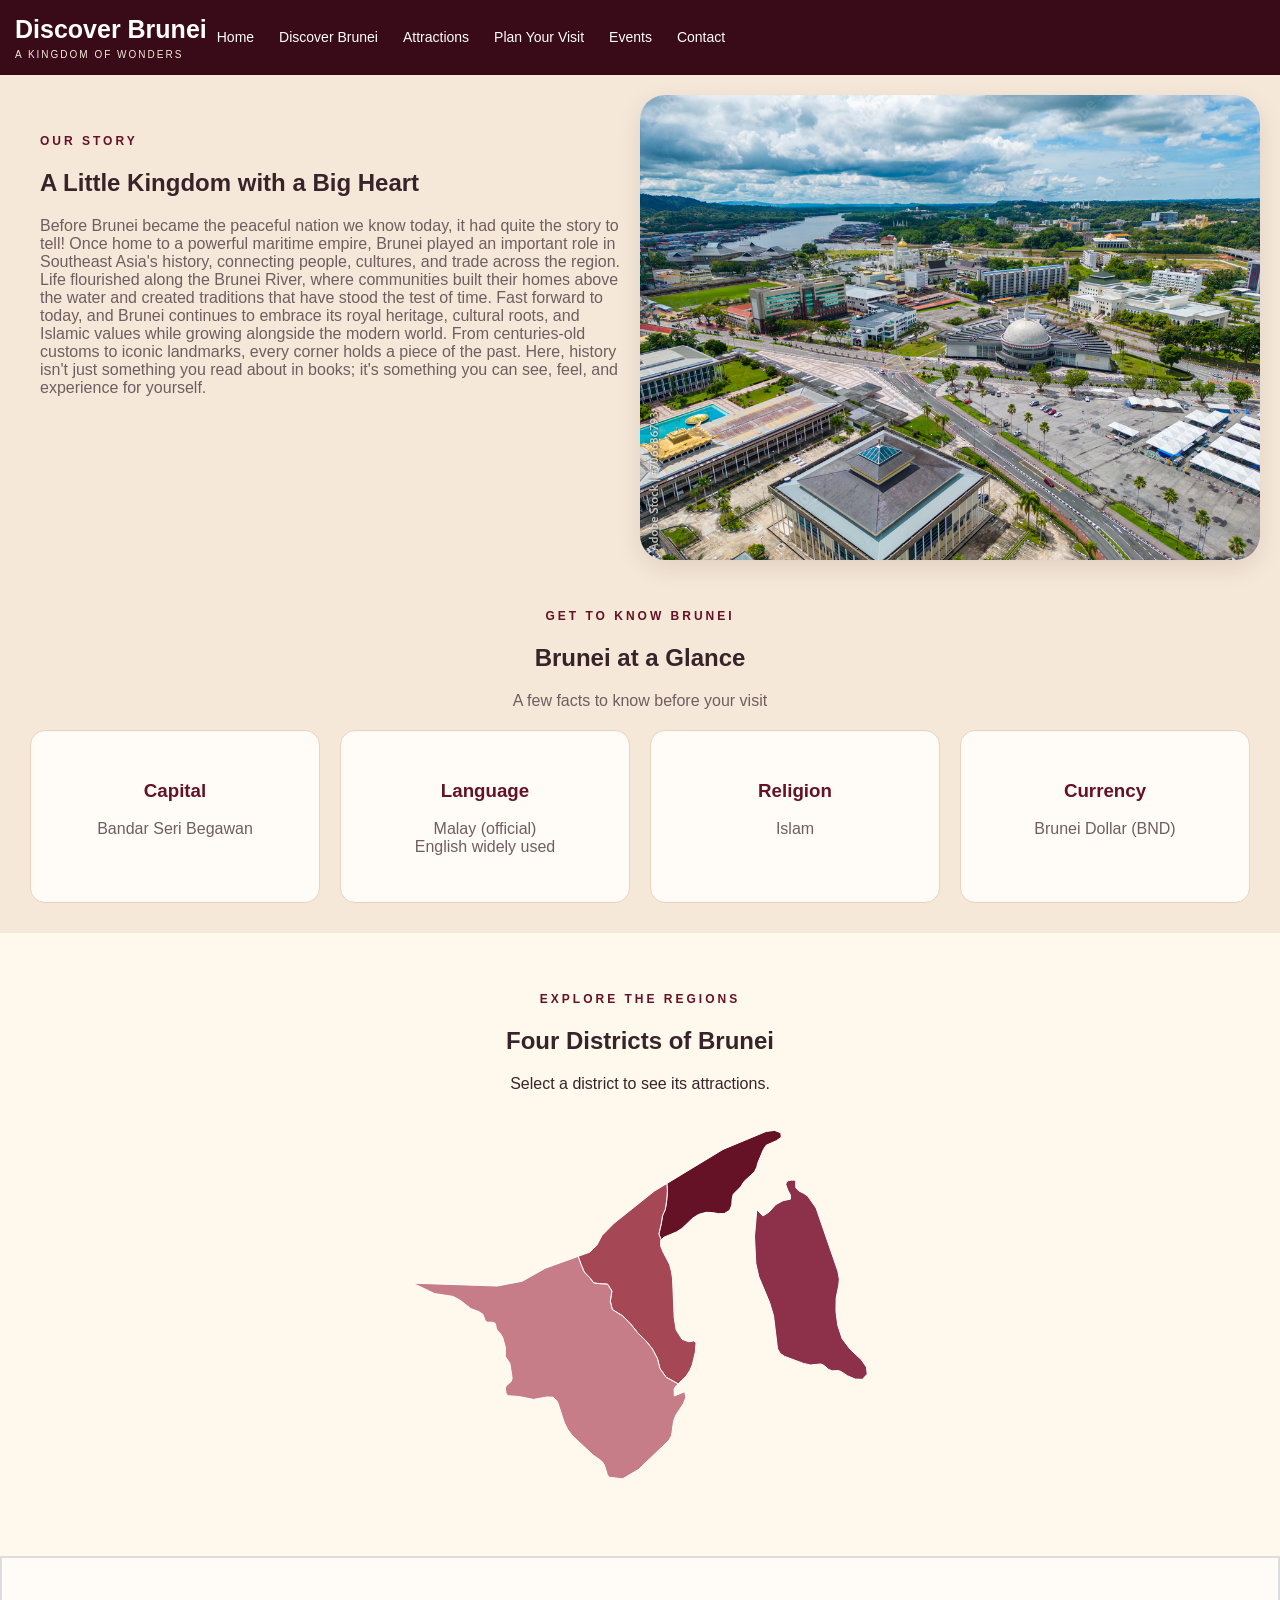
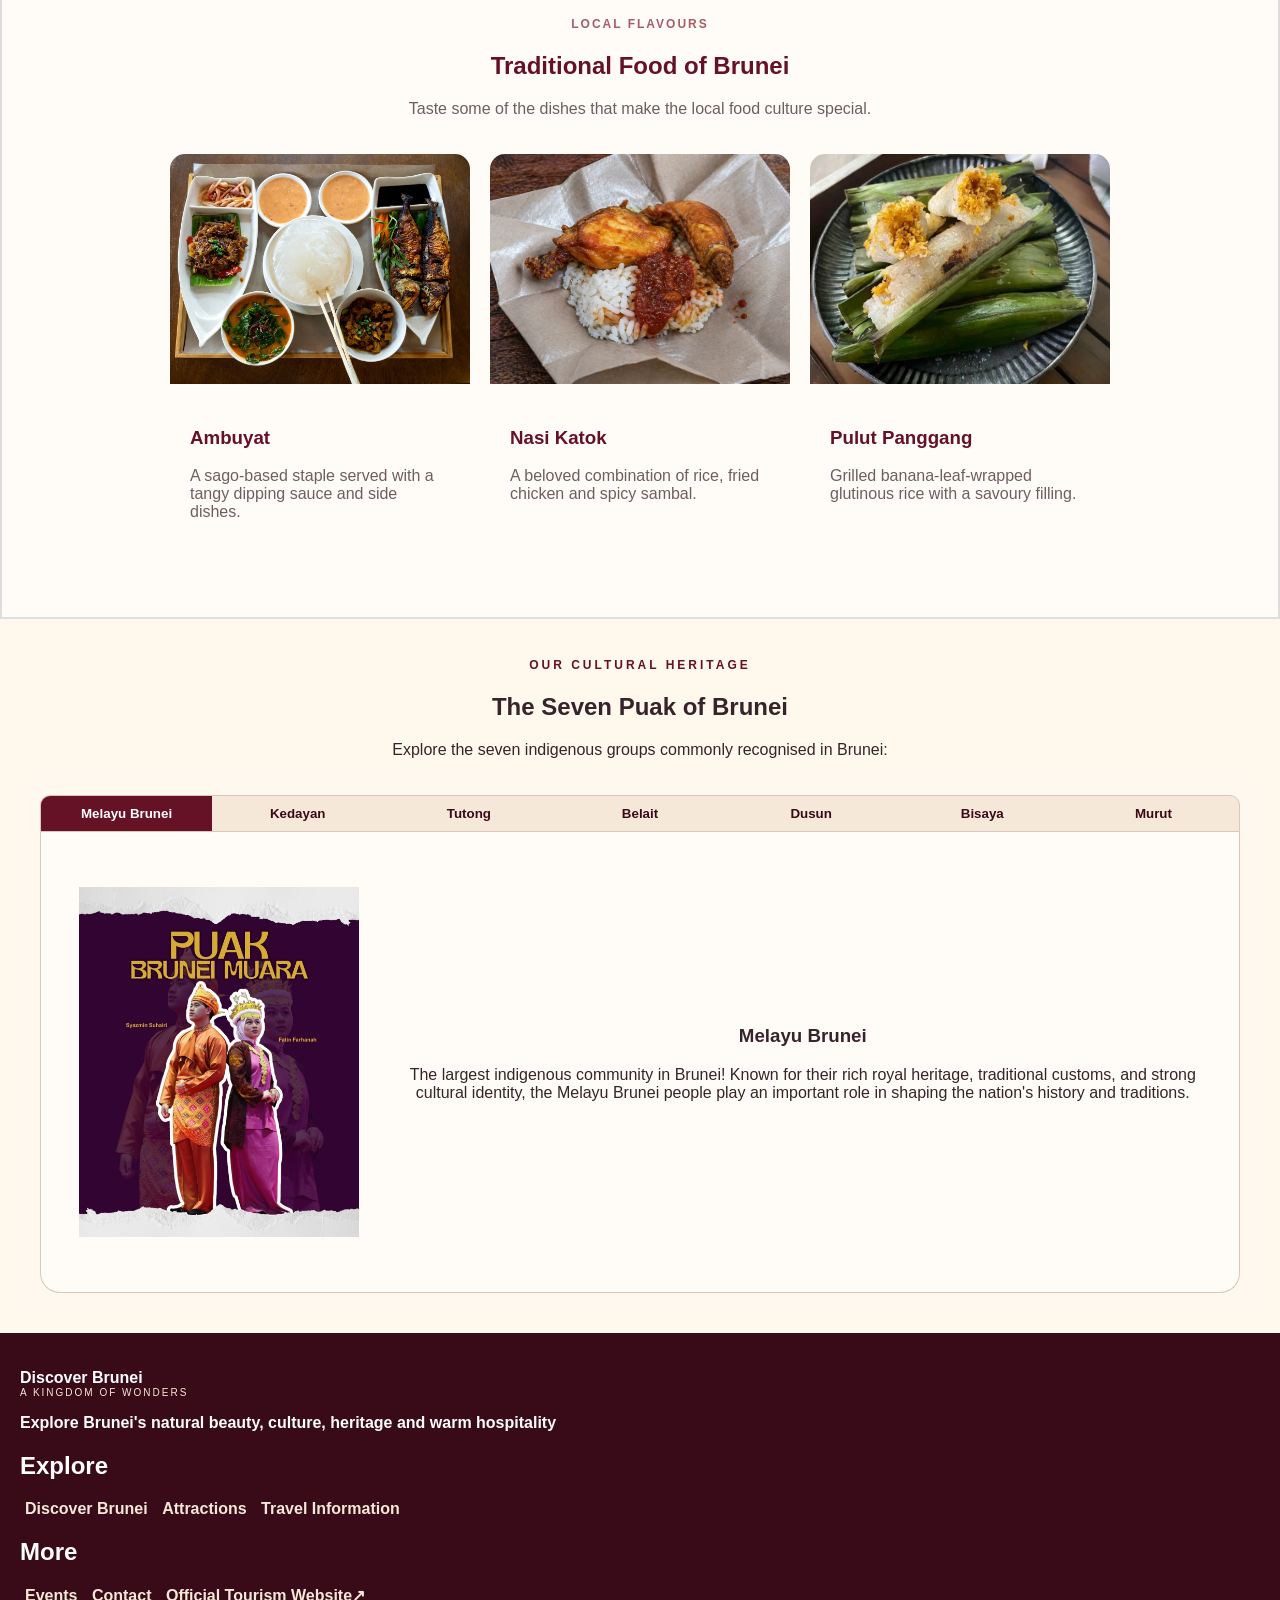
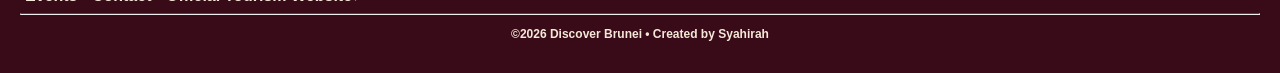
==== commit 390b39fb: "Update about.html" ====
--- a/about.html
+++ b/about.html
@@ -29,7 +29,7 @@
             <a href="contact.html">Contact</a>
         </nav>
     </header>
-    <main>
+    <main id="main">
 
         <section class="about-brunei">
             <div class="caption">
--- a/style.css
+++ b/style.css
@@ -16,6 +16,22 @@
     font-size: 12px;
     letter-spacing: 3px;
     font-weight: bold;
+}
+
+/*skiplink*/
+.skip {
+  position: absolute;
+  left: -10000px;
+  top: auto;
+  width: 1px;
+  height: 1px;
+  overflow: hidden;
+} 
+
+.skip:focus {
+  position: static;
+  width: auto;
+  height: auto;
 }
 
 /*header and nav*/
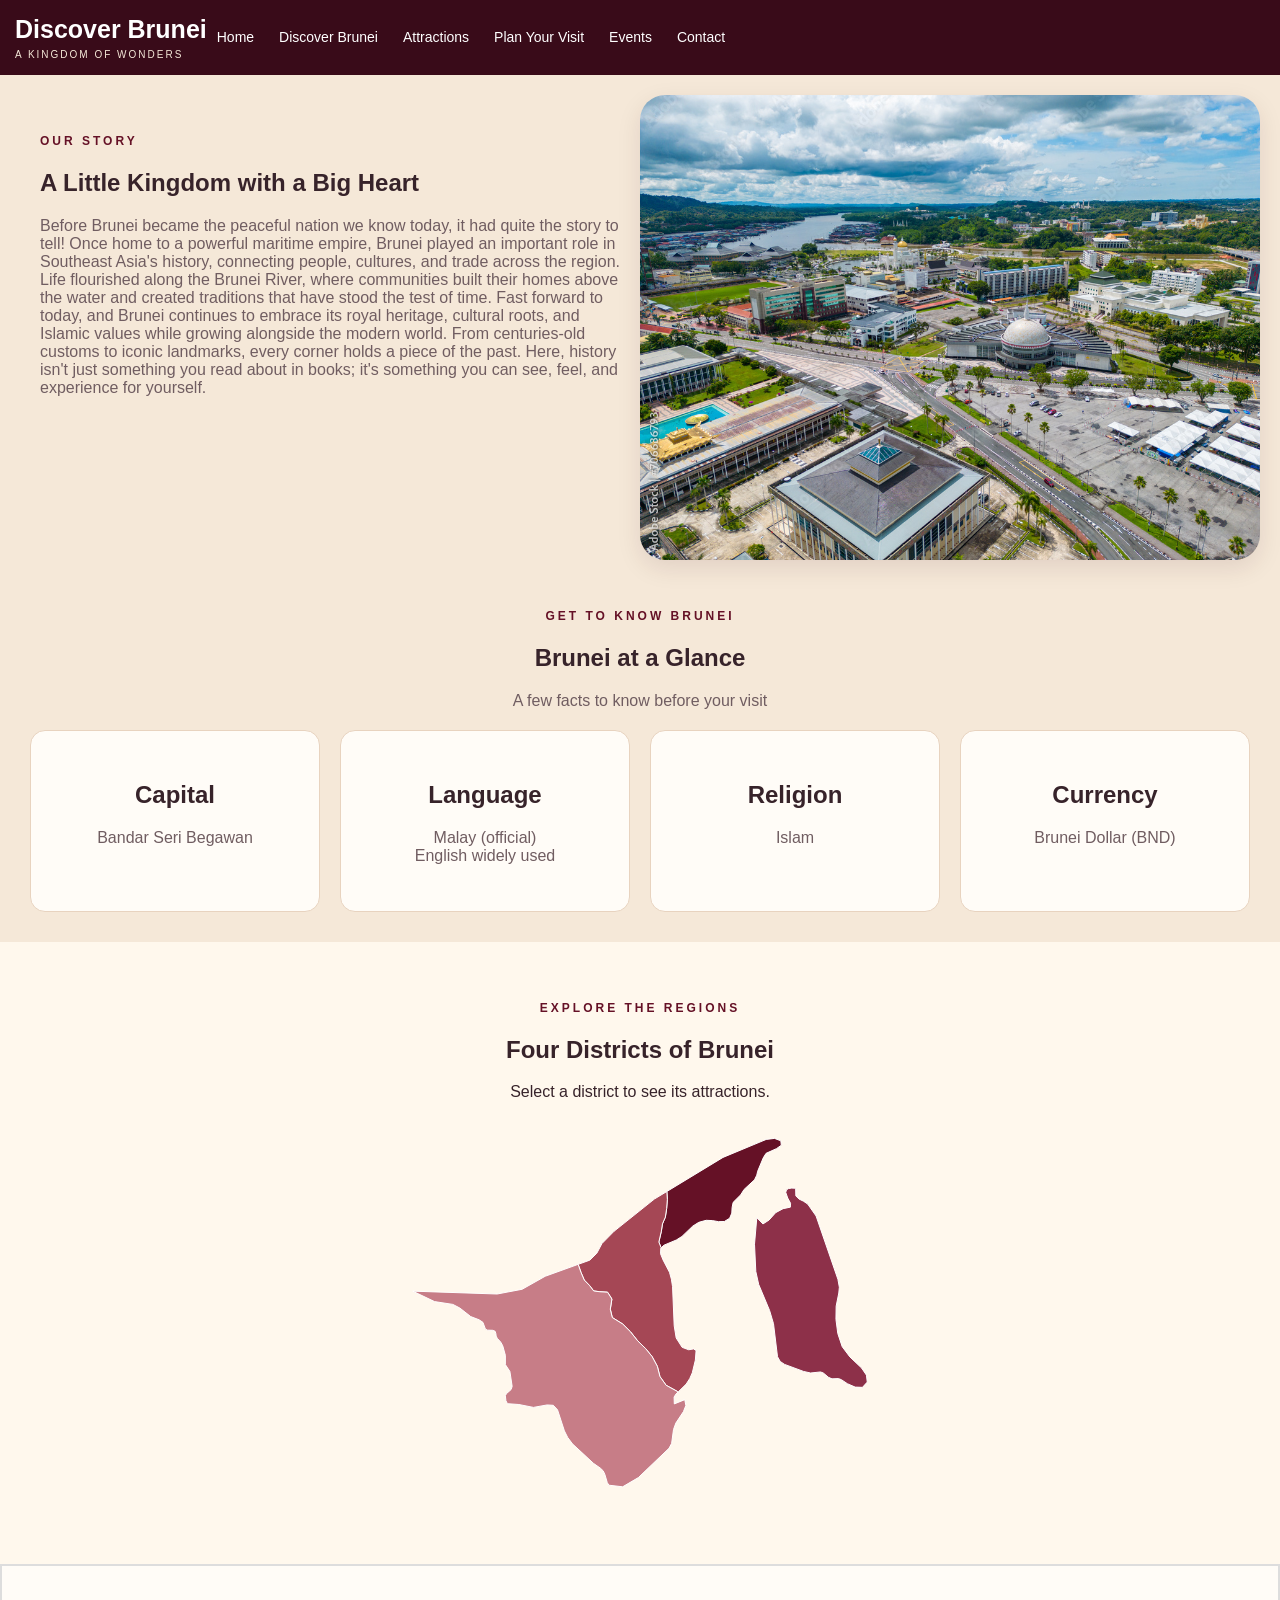
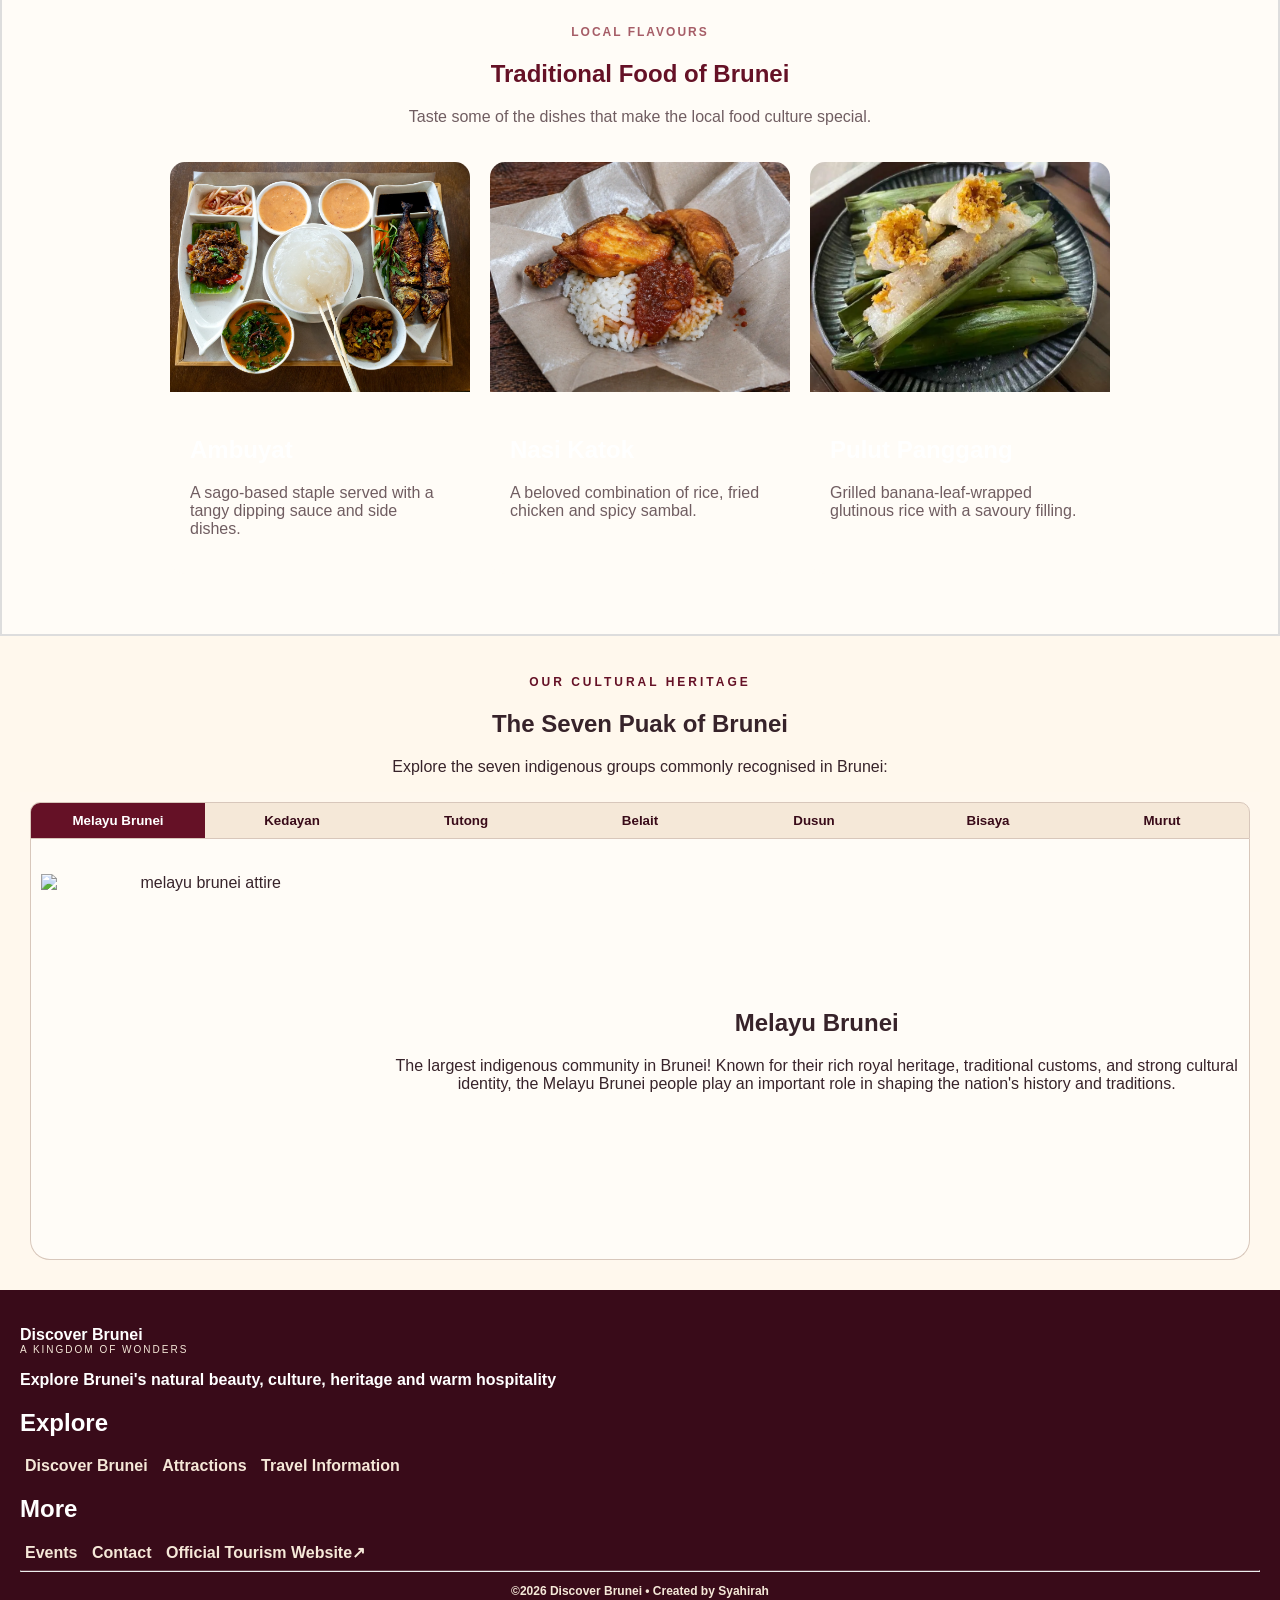
==== commit 2dc9efe6: "Update about.html" ====
--- a/about.html
+++ b/about.html
@@ -13,7 +13,7 @@
 </head>
 <body>
     <header>
-        <!—https://www.w3schools.com/accessibility/accessibility_skip_links.php—>
+        <!--https://www.w3schools.com/accessibility/accessibility_skip_links.php-->
         <a href="#main" class="skip">Skip to main content</a>
         <p>Discover Brunei<small>A KINGDOM OF WONDERS</small></p>
         
@@ -50,7 +50,7 @@
                 <article class="grid-box">
                     <div class="grid-card">
                         <i class="fi fi-ds-office"></i>
-                        <h3>Capital</h3>
+                        <h2>Capital</h2>
                         <p>Bandar Seri Begawan</p>
                     </div>
                 </article>
@@ -58,7 +58,7 @@
                 <article class="grid-box">
                     <div class="grid-card">
                         <i class="fi fi-sr-translation-app"></i>
-                        <h3>Language</h3>
+                        <h2>Language</h2>
                         <p>Malay (official)<br>English widely used</p>
                     </div>
                 </article>
@@ -66,7 +66,7 @@
                 <article class="grid-box">
                     <div class="grid-card">
                         <i class="fi fi-sr-mosque-moon"></i>
-                        <h3>Religion</h3>
+                        <h2>Religion</h2>
                         <p>Islam</p>
                     </div>
                 </article>
@@ -74,7 +74,7 @@
                 <article class="grid-box">
                     <div class="grid-card">
                         <i class="fi fi-br-sack-dollar"></i>
-                        <h3>Currency</h3>
+                        <h2>Currency</h2>
                         <p>Brunei Dollar (BND)</p>
                     </div>
                 </article>
@@ -97,25 +97,25 @@
 
             <!-- Temburong -->
             <a href="attraction.html#Temburong" aria-label="Explore Temburong">
-                <path id="BNTE" name="Temburong"
+                <path id="BNTE"
                       d="M811.3 134.5l0.4 15.3 6.2 6.2 8.9 4.3 8.6 5.8 16.8 23.9 43.6 126.5 2.9 15.9-1.1 11.6-5.3 26.4-0.4 26.4 3.7 28.2 8.8 26.3 15.4 20.6 23.4 22.1 9.7 14.3 1.6 13.9-9.6 10.5-14.6-0.5-15.5-6.8-12.1-8.1-5.8-2.1-12.9 0.5-6.9-3-10.4-8.7-5.6-2.1-20 2.1-13.9-3.1-38-14.1-8.8-5.9-5.4-9.5-8-66-7.8-26.4-21.8-52.1-5.8-26-2.6-54.5 4.6-53.1 12.3 12.6 12.2-7.8 13.2-14.8 14.9-8 14.5-3 0.4-7.8-5.7-10.5-3.9-11.2 1.5-5.2 4.3-2.6 6.3-0.8 7.5 0.3 0.2 0z"/>
             </a>
 
             <!-- Brunei-Muara -->
             <a href="attraction.html#BruneiMuara" aria-label="Explore Brunei-Muara">
-                <path id="BNBM" name="Brunei and Muara"
+                <path id="BNBM"
                       d="M542.3 253.6l-0.1-0.2-4.5-11.3 5-21.6 2.2-14.7 5.8-13.5 2.6-17.1 1.4-18.4-1-15.8 112.3-68.2 86.3-35.9 16.8-2.1 12.6 4.9 0.9 8.8-9.7 6.8-20.8 9.4-5.6 9-11.1 26.7-1.9 8-4.5 9.2-20.8 19.2-6.7 10.7-15.2 15.2-2.1 10.3-0.6 11.2-4.3 10.3-10.6 6.5-11.8 0.3-12.2-2.1-12.3-0.6-14.9 4.1-12.1 7.6-21.5 20.6-11.3 7.1-24.5 10.3-5.8 5.3z"/>
             </a>
 
             <!-- Tutong -->
             <a href="attraction.html#Tutong" aria-label="Explore Tutong">
-                <path id="BNTU" name="Tutong"
+                <path id="BNTU"
                       d="M542.3 253.6l-0.8 0.8-0.4 11.1 5 12.4 12.9 24.7 3.8 13.8 2.3 14.9 3.3 78.2 4 24.5 11.9 18.7 13.1 4.8 9.9-1.7 4.9 3.3-1.5 19.2-6.1 25.3-5 11.3-7.2 11.3-16 15.6-0.2-0.1-1.6-0.9-22.3-12.2-12.4-17.5-5.2-20.4-10.5-19.6-12.9-15.9-16.1-15.7-14.4-18.2-15.4-15.3-20.8-12.9-4-16.7 3.2-20.4-8.7-13.6-15.4-0.9-12.3-1.6-8.6-11.3-10.3-10.5-6.5-15.3-5.7-16.1 23.3-8.4 14-13.8 10.3-19.4 24.1-24.5 80.6-64.4 25.1-15.2 1 15.8-1.4 18.4-2.6 17.1-5.8 13.5-2.2 14.7-5 21.6 4.5 11.3 0.1 0.2z"/>
             </a>
 
             <!-- Belait -->
             <a href="attraction.html#Belait" aria-label="Explore Belait">
-                <path id="BNBE" name="Belait"
+                <path id="BNBE"
                       d="M576.4 541.8l-4.3 4.1-3.9 6.1 0.4 13.8 20.9-8.5 2.2 11.7-4.8 12.2-15.2 22.9-4.7 13-3.7 27.6-5.2 9.8-61.4 58.7-31.4 18.4-27.5-3.2-3.3-5.3-4.9-16.6-3.3-6.9-5.3-5.1-14.1-9.9-42-38.9-9.5-12.8-6.6-13.1-13.8-42.3-8.4-8.9-12.4-0.7-27.3 4.9-29.2-5.8-22.8-1.6-3.1-6.1-1.1-10 2.1-3.9 9.3-8.2 2.2-6.4-4.5-29.9-9.1-13.7 0-18.7-5.2-18.8-3.9-7.3-7.1-7.8-2.2-4.4-0.6-5.2-1.5-4.5-4.9-1.9-10.2-0.3-4.2-2-5.1-13.7-7.8-5.1-16.5-6.3-21.8-17.1-14-7.3-36.6-5.6-43.6-20.9 168.8 5.7 50-9.5 46.1-26 65.9-23.8 5.7 16.1 6.5 15.3 10.3 10.5 8.6 11.3 12.3 1.6 15.4 0.9 8.7 13.6-3.2 20.4 4 16.7 20.8 12.9 15.4 15.3 14.4 18.2 16.1 15.7 12.9 15.9 10.5 19.6 5.2 20.4 12.4 17.5 22.3 12.2 1.6 0.9 0.2 0.1z"/>
             </a>
 
@@ -133,7 +133,7 @@
                 <article class="flexbox-card">
                     <img src="images/ambuyat.jpeg" alt="ambuyat">
                     <div class="flexbox-caption">
-                        <h3>Ambuyat</h3>
+                        <h2>Ambuyat</h2>
                         <p>A sago-based staple served with a tangy dipping sauce and side dishes.</p>
                     </div>
                 </article>
@@ -141,15 +141,15 @@
                 <article class="flexbox-card">
                     <img src="images/nasi-katok.jpg" alt="nasi katok">
                     <div class="flexbox-caption">
-                         <h3>Nasi Katok</h3>
-                    <p>A beloved combination of rice, fried chicken and spicy sambal.</p>
+                         <h2>Nasi Katok</h2>
+                         <p>A beloved combination of rice, fried chicken and spicy sambal.</p>
                     </div>
                 </article>
 
                 <article class="flexbox-card">
                     <img src="images/pulut-panggang.jpg" alt="pulut panggang">
                     <div class="flexbox-caption">
-                        <h3>Pulut Panggang</h3>
+                        <h2>Pulut Panggang</h2>
                     <p>Grilled banana-leaf-wrapped glutinous rice with a savoury filling.</p>
                     </div>
                 </article>
@@ -175,63 +175,63 @@
             </div>
             
             <div id="MelayuBrunei" class="tabcontent">
-                <img src="images/melayu brunie.jpg" alt="">
-                <div class="ethnic">
-                    <h3>Melayu Brunei</h3>
+                <img src="images/melayu-brunie.jpg" alt="melayu brunei attire">
+                <div class="ethnic">
+                    <h2>Melayu Brunei</h2>
                     <p>The largest indigenous community in Brunei! Known for their rich royal heritage, traditional customs, and strong cultural identity, the Melayu Brunei people play an important role in shaping the nation's history and traditions.</p>
                 </div>
             </div>
             
             <div id="Kedayan" class="tabcontent">
-                <img src="images/kedayan.jpg" alt="">
-                <div class="ethnic">
-                    <h3>Kedayan</h3>
+                <img src="images/kedayan.jpg" alt="kedayan attire">
+                <div class="ethnic">
+                    <h2>Kedayan</h2>
                     <p>With a strong connection to farming and village life, the Kedayan community is known for its agricultural heritage, distinctive language, and traditions passed down through generations.</p>
                 </div>
             </div>
             
             <div id="Tutong" class="tabcontent">
-                <img src="images/p.tutong.jpg" alt="">
-                <div class="ethnic">
-                    <h3>Tutong</h3>
+                <img src="images/p.tutong.jpg" alt="tutong attire">
+                <div class="ethnic">
+                    <h2>Tutong</h2>
                     <p>The Tutong community brings its own unique language, customs, and cultural identity to Brunei. Their traditions reflect generations of history and a strong connection to their roots.</p>
                 </div>
             </div>
 
             <div id="Belait" class="tabcontent">
-                <img src="images/p.belait.jpg" alt="">
-                <div class="ethnic">
-                    <h3>Belait</h3>
+                <img src="images/p.belait.jpg" alt="belait attire">
+                <div class="ethnic">
+                    <h2>Belait</h2>
                     <p>Beyond Belait's modern developments lies a rich cultural history. The Belait community preserves its distinctive language, traditions, and identity, adding to Brunei's cultural diversity.</p>
                 </div>
             </div>
 
             <div id="Dusun" class="tabcontent">
-                <img src="images/dusun.jpg" alt="">
-                <div class="ethnic">
-                    <h3>Dusun</h3>
+                <img src="images/dusun.jpg" alt="dusun attire">
+                <div class="ethnic">
+                    <h2>Dusun</h2>
                     <p>Deeply connected to nature and traditional farming, the Dusun community has a rich heritage shaped by its surroundings, unique customs, and cultural celebrations.</p>
                 </div>
             </div>
 
             <div id="Bisaya" class="tabcontent">
-                <img src="images/bisaya.jpg" alt="">
-                <div class="ethnic">
-                    <h3>Bisaya</h3>
+                <img src="images/bisaya.jpg" alt="bisaya attire">
+                <div class="ethnic">
+                    <h2>Bisaya</h2>
                     <p>Rich in culture and traditions, the Bisaya community is known for its agricultural roots, distinctive customs, and strong sense of community that continues through generations.</p>
                 </div>
             </div>
 
             <div id="Murut" class="tabcontent">
-                <img src="images/murut.jpg" alt="">
-                <div class="ethnic">
-                    <h3>Murut</h3>
+                <img src="images/murut.jpg" alt="murut attire">
+                <div class="ethnic">
+                    <h2>Murut</h2>
                     <p>Known for their vibrant cultural heritage, the Murut community has unique customs, traditional crafts, and a strong connection to the forests and highlands of Borneo.</p>
                 </div>
             </div>
-        </section>
-
-        </section>   
+            </div>
+        </section>
+
     </main>
     <footer>
         <p>Discover Brunei<small>A KINGDOM OF WONDERS</small></p>
--- a/style.css
+++ b/style.css
@@ -407,7 +407,7 @@
 
 .seven-puak {
     background-color: #FFF8EE;
-    padding: 20px;
+    padding: 10px;
 }
 
 .tab {
@@ -444,7 +444,7 @@
     display: none;
     align-items: center;
     gap: 30px;
-    padding: 30px;
+    padding: 10px;
     background-color: #FFFCF7;
     border: 1px solid #D8C7BB;
     border-top: none;
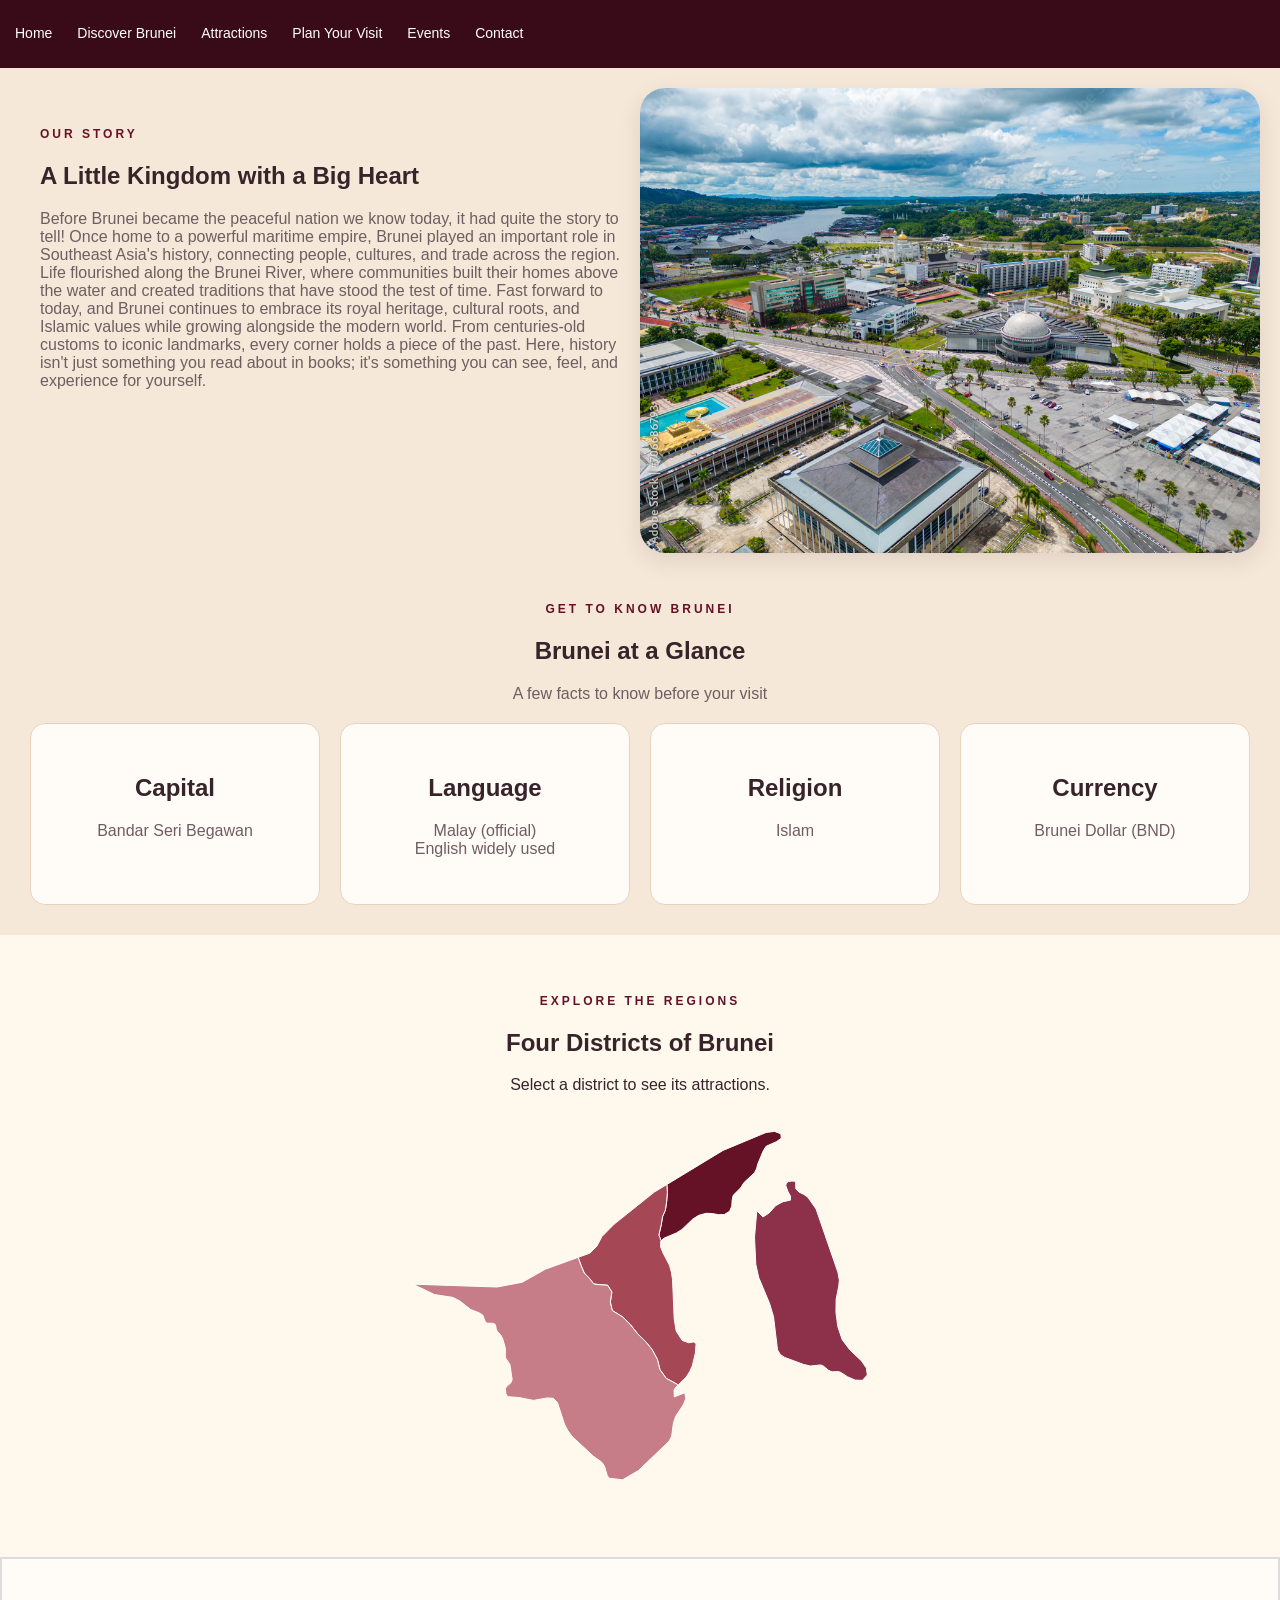
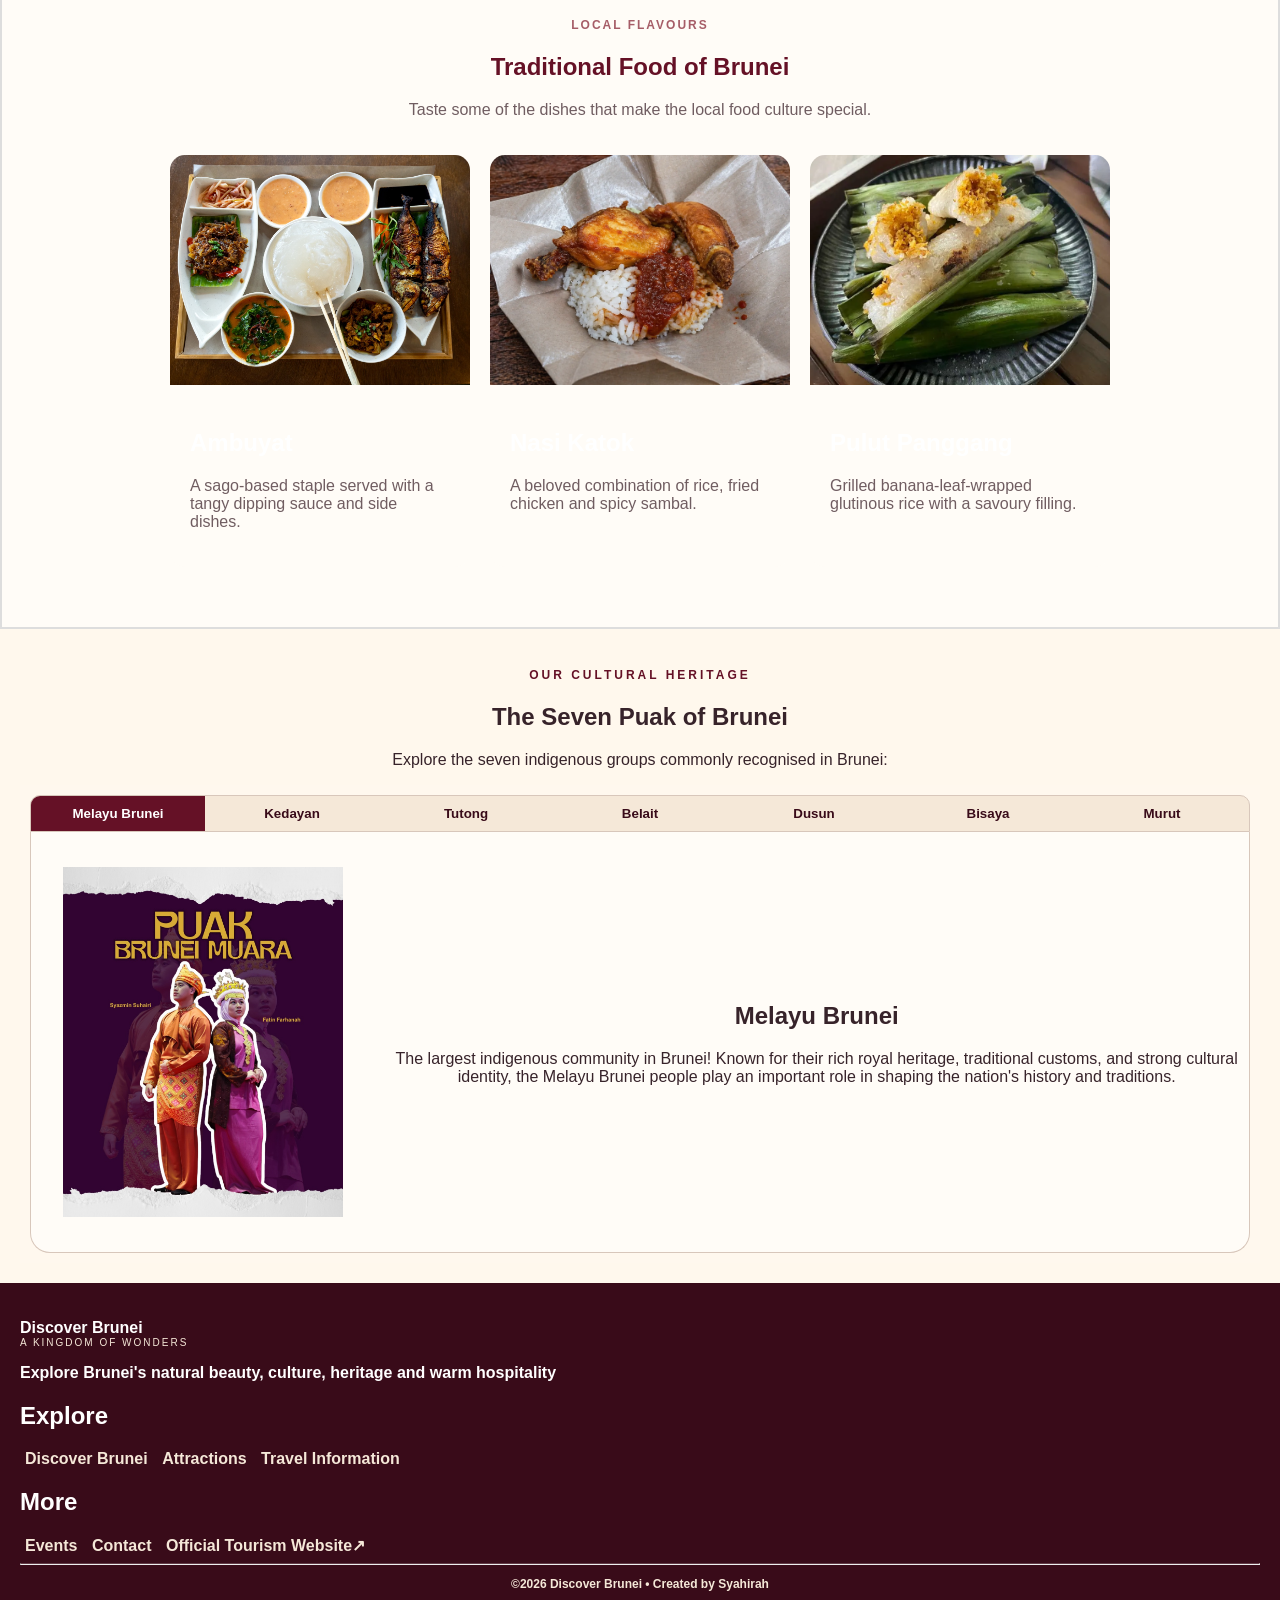
==== commit ea71243f: "Update about.html" ====
--- a/about.html
+++ b/about.html
@@ -13,11 +13,7 @@
 </head>
 <body>
     <header>
-        <!--https://www.w3schools.com/accessibility/accessibility_skip_links.php-->
-        <a href="#main" class="skip">Skip to main content</a>
-        <p>Discover Brunei<small>A KINGDOM OF WONDERS</small></p>
-        
-        <input type="checkbox" id="menu-toggle">
+        <input type="checkbox" id="menu-toggle" aria-label="Toggle navigation menu">
         <label for="menu-toggle" class="hamburger">☰</label>
         
         <nav class="main-nav">
--- a/style.css
+++ b/style.css
@@ -509,7 +509,6 @@
 .filterBtn.active {
     background-color:#651126;
     color: white;
-    border-color: #651126;
 }
 
 /*plan page*/
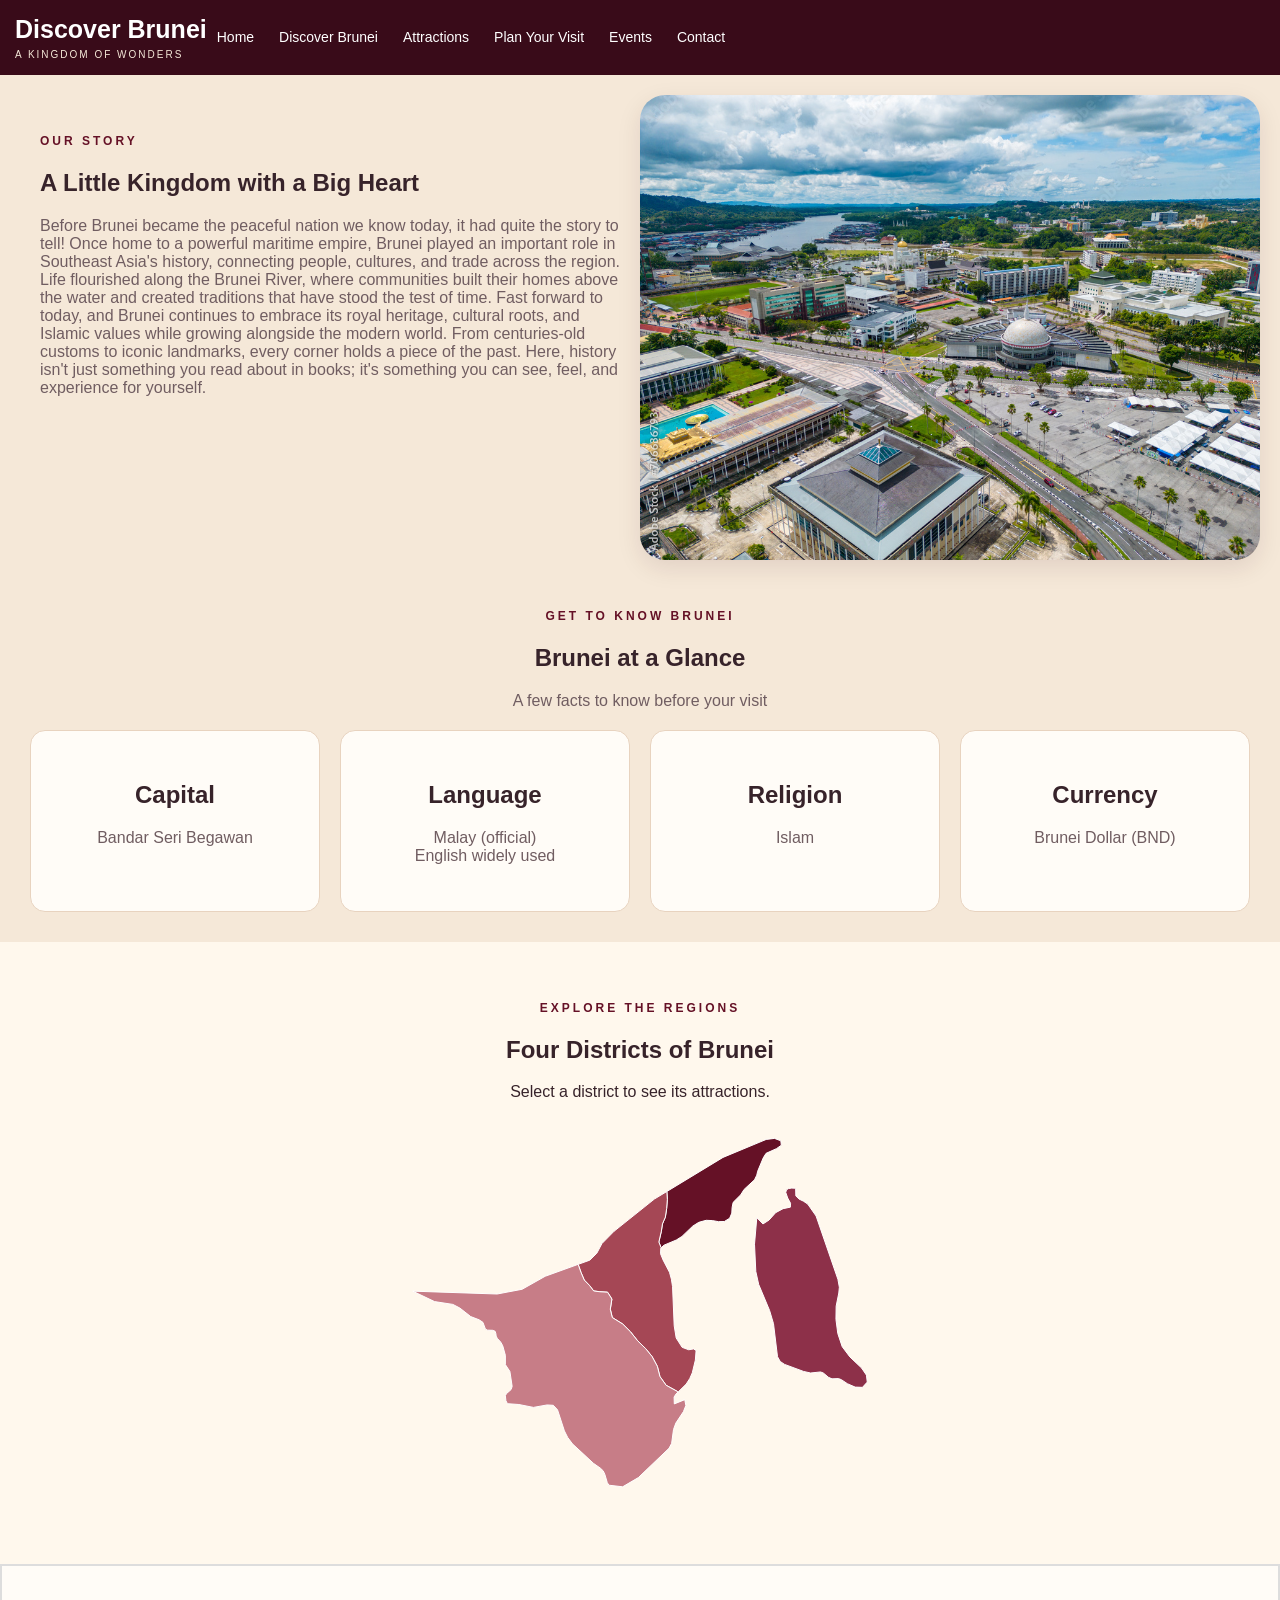
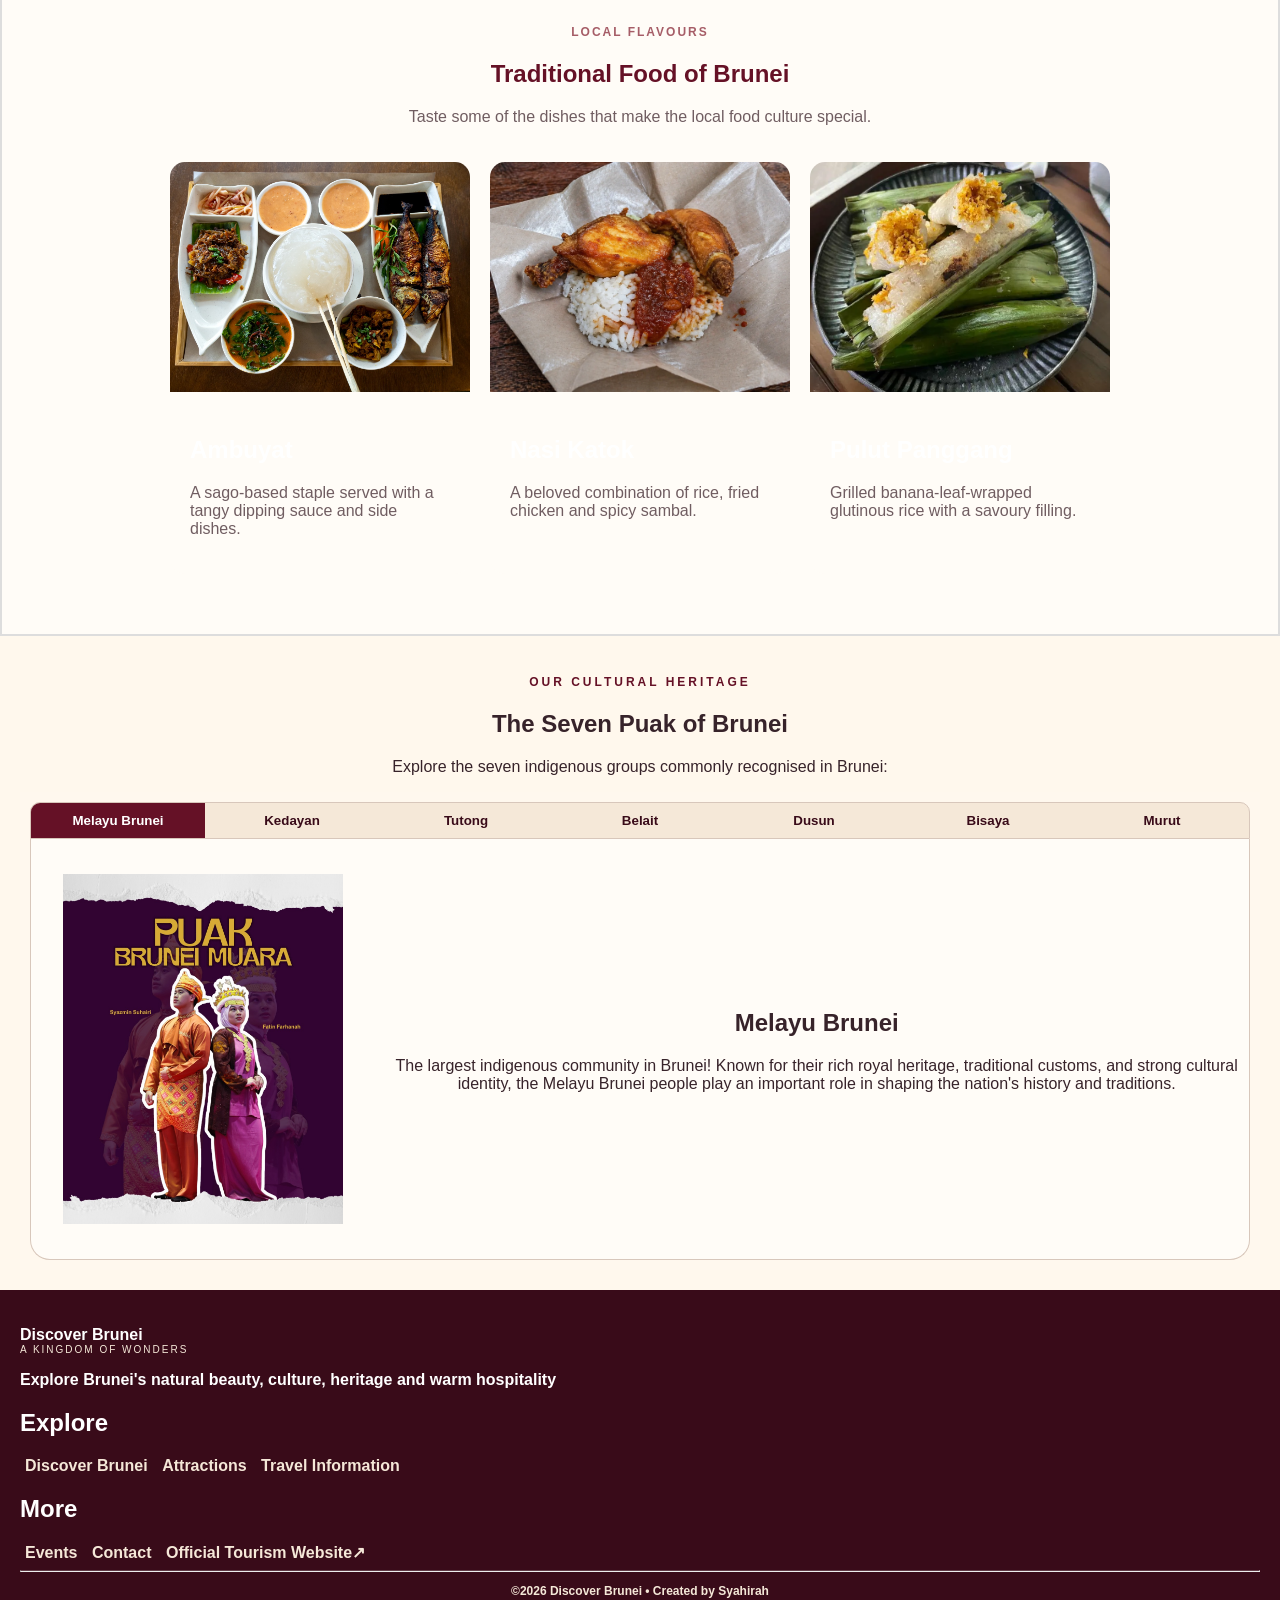
==== commit 48001278: "Update about.html" ====
--- a/about.html
+++ b/about.html
@@ -13,6 +13,8 @@
 </head>
 <body>
     <header>
+        <p>Discover Brunei<small>A KINGDOM OF WONDERS</small></p>
+        
         <input type="checkbox" id="menu-toggle" aria-label="Toggle navigation menu">
         <label for="menu-toggle" class="hamburger">☰</label>
         
--- a/style.css
+++ b/style.css
@@ -16,22 +16,6 @@
     font-size: 12px;
     letter-spacing: 3px;
     font-weight: bold;
-}
-
-/*skiplink*/
-.skip {
-  position: absolute;
-  left: -10000px;
-  top: auto;
-  width: 1px;
-  height: 1px;
-  overflow: hidden;
-} 
-
-.skip:focus {
-  position: static;
-  width: auto;
-  height: auto;
 }
 
 /*header and nav*/
